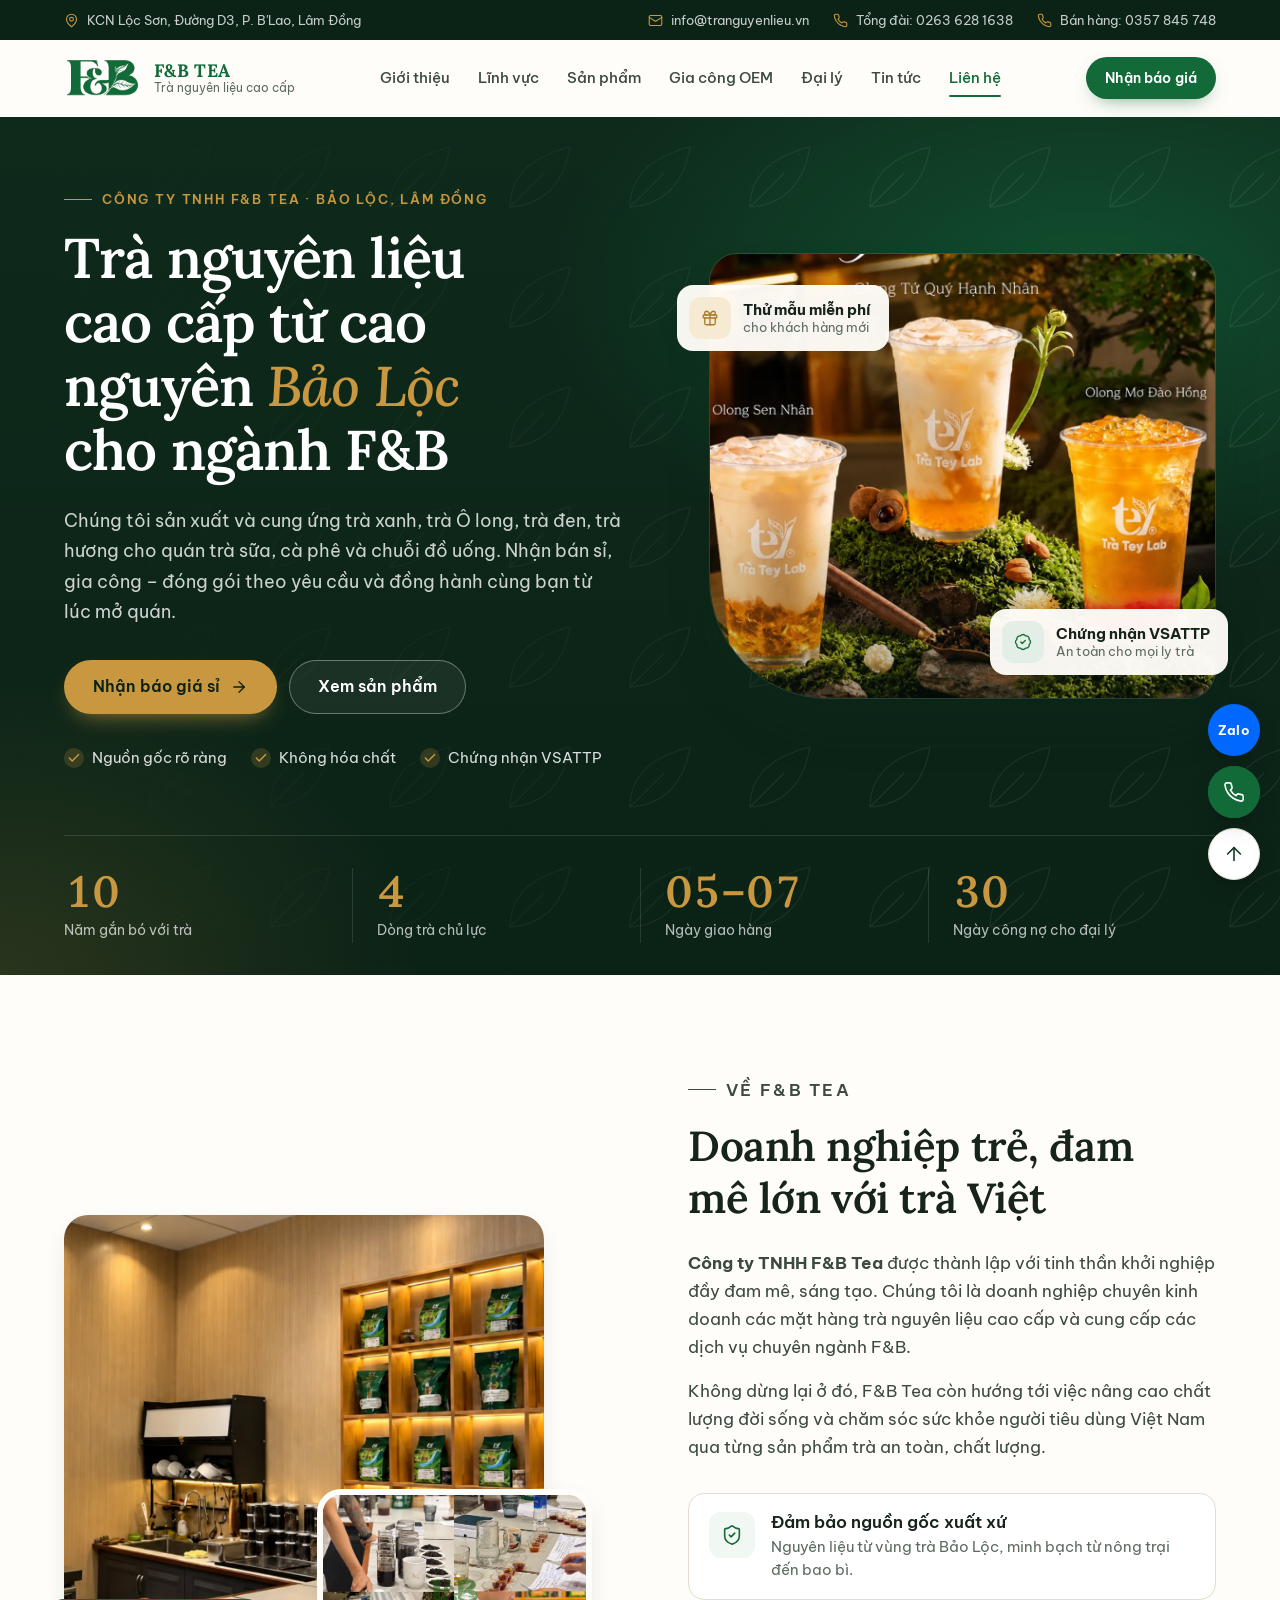
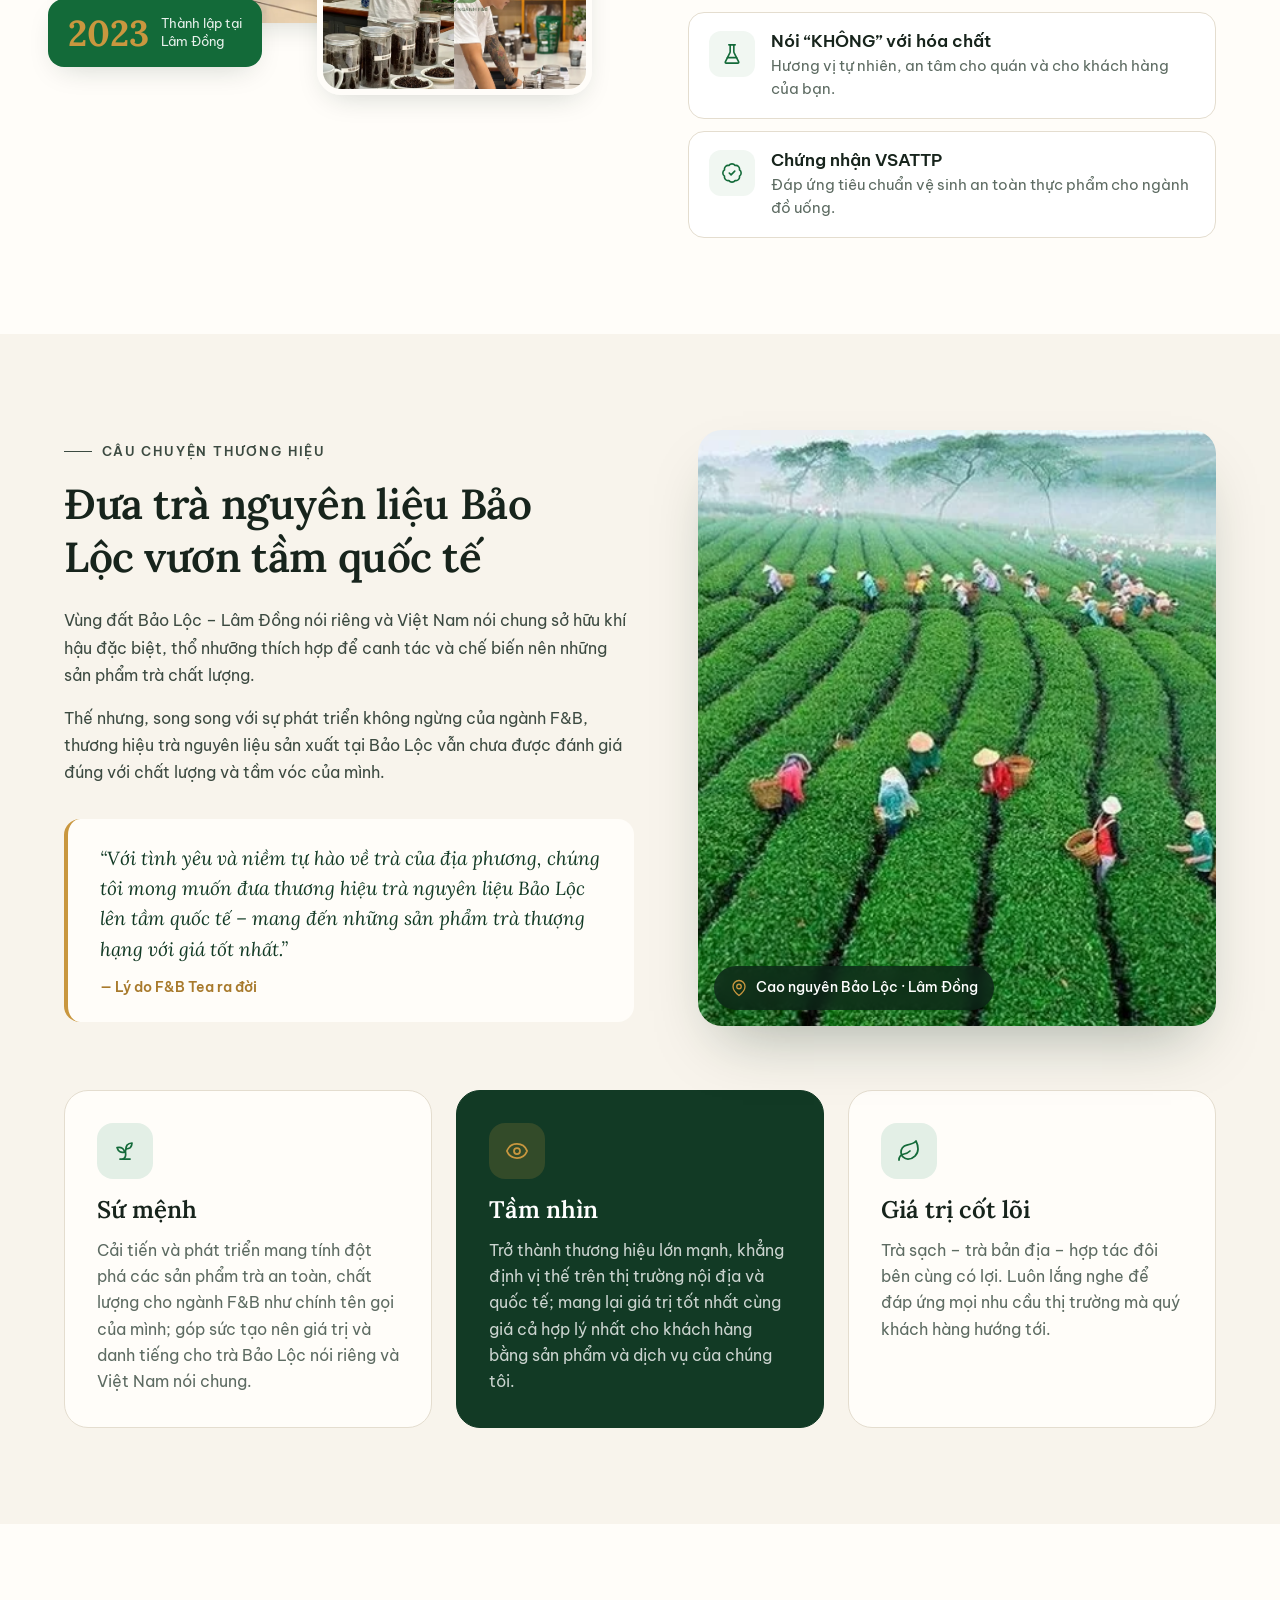
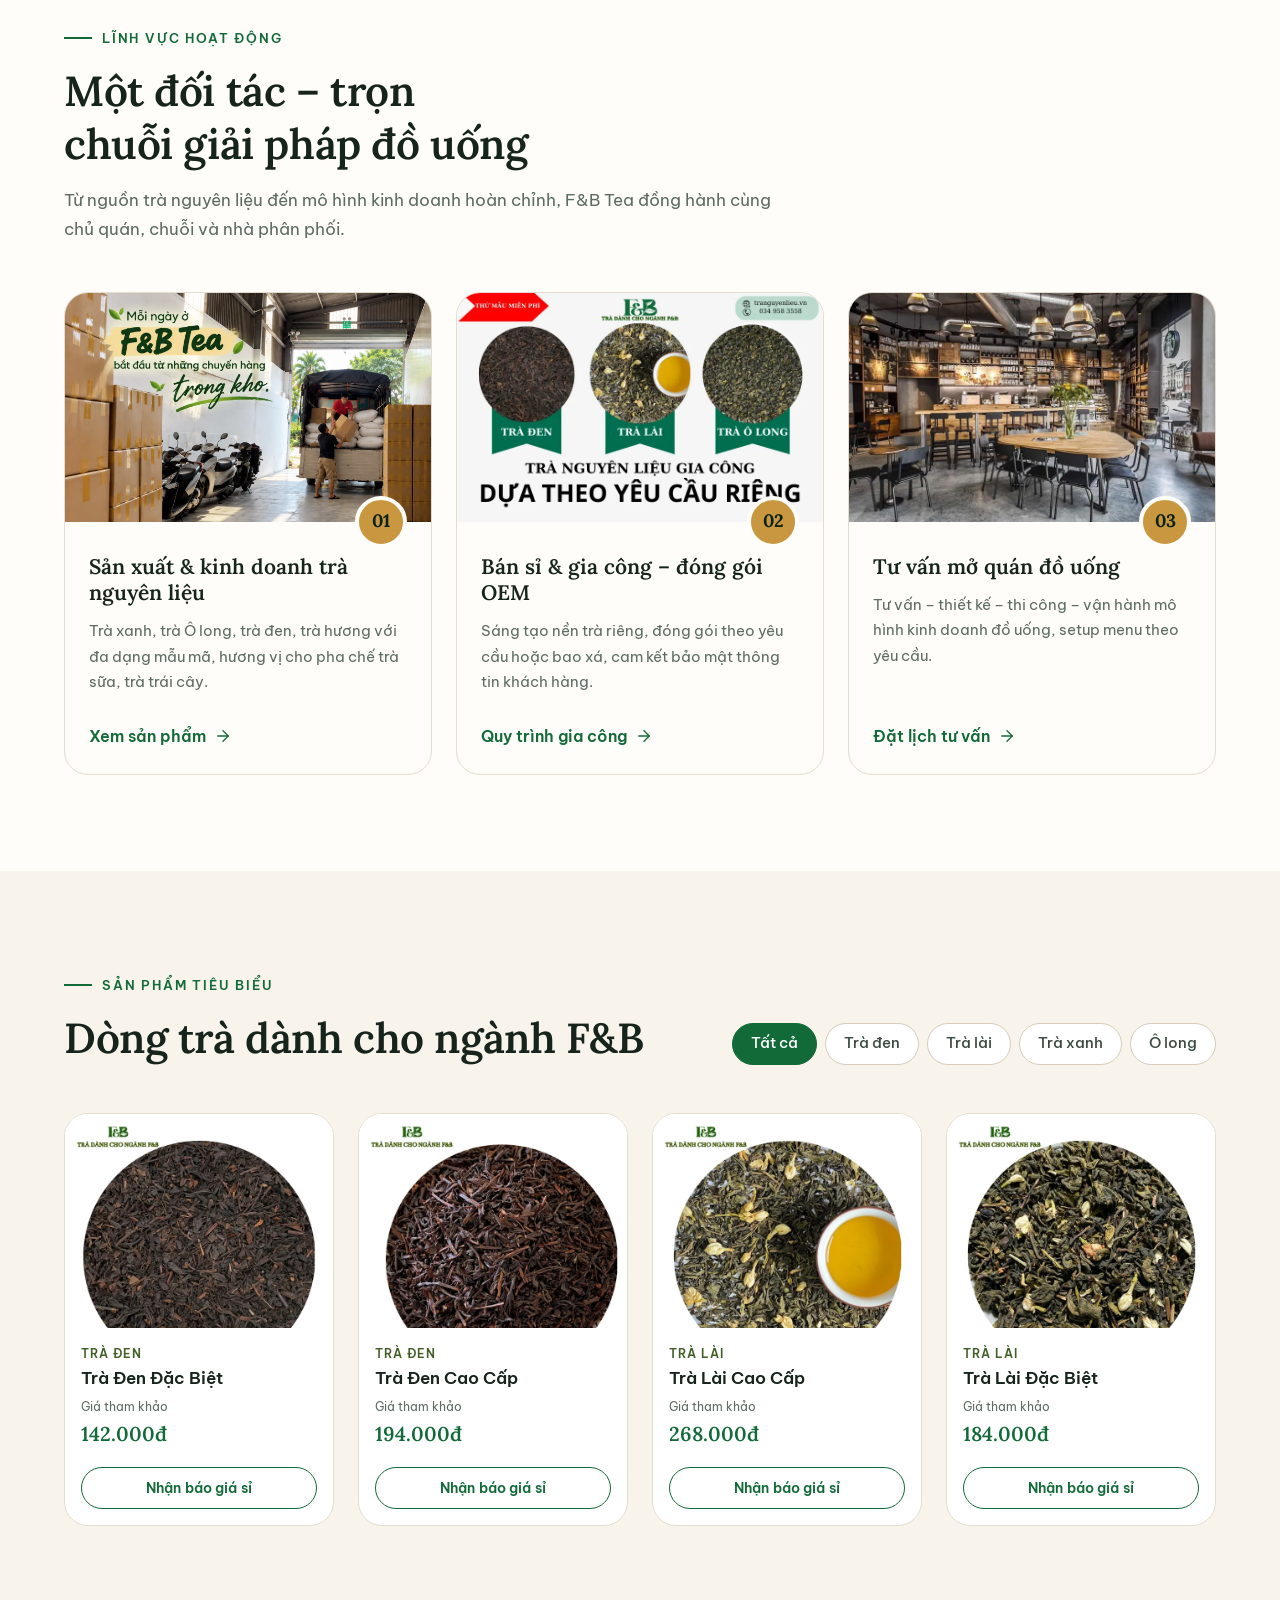
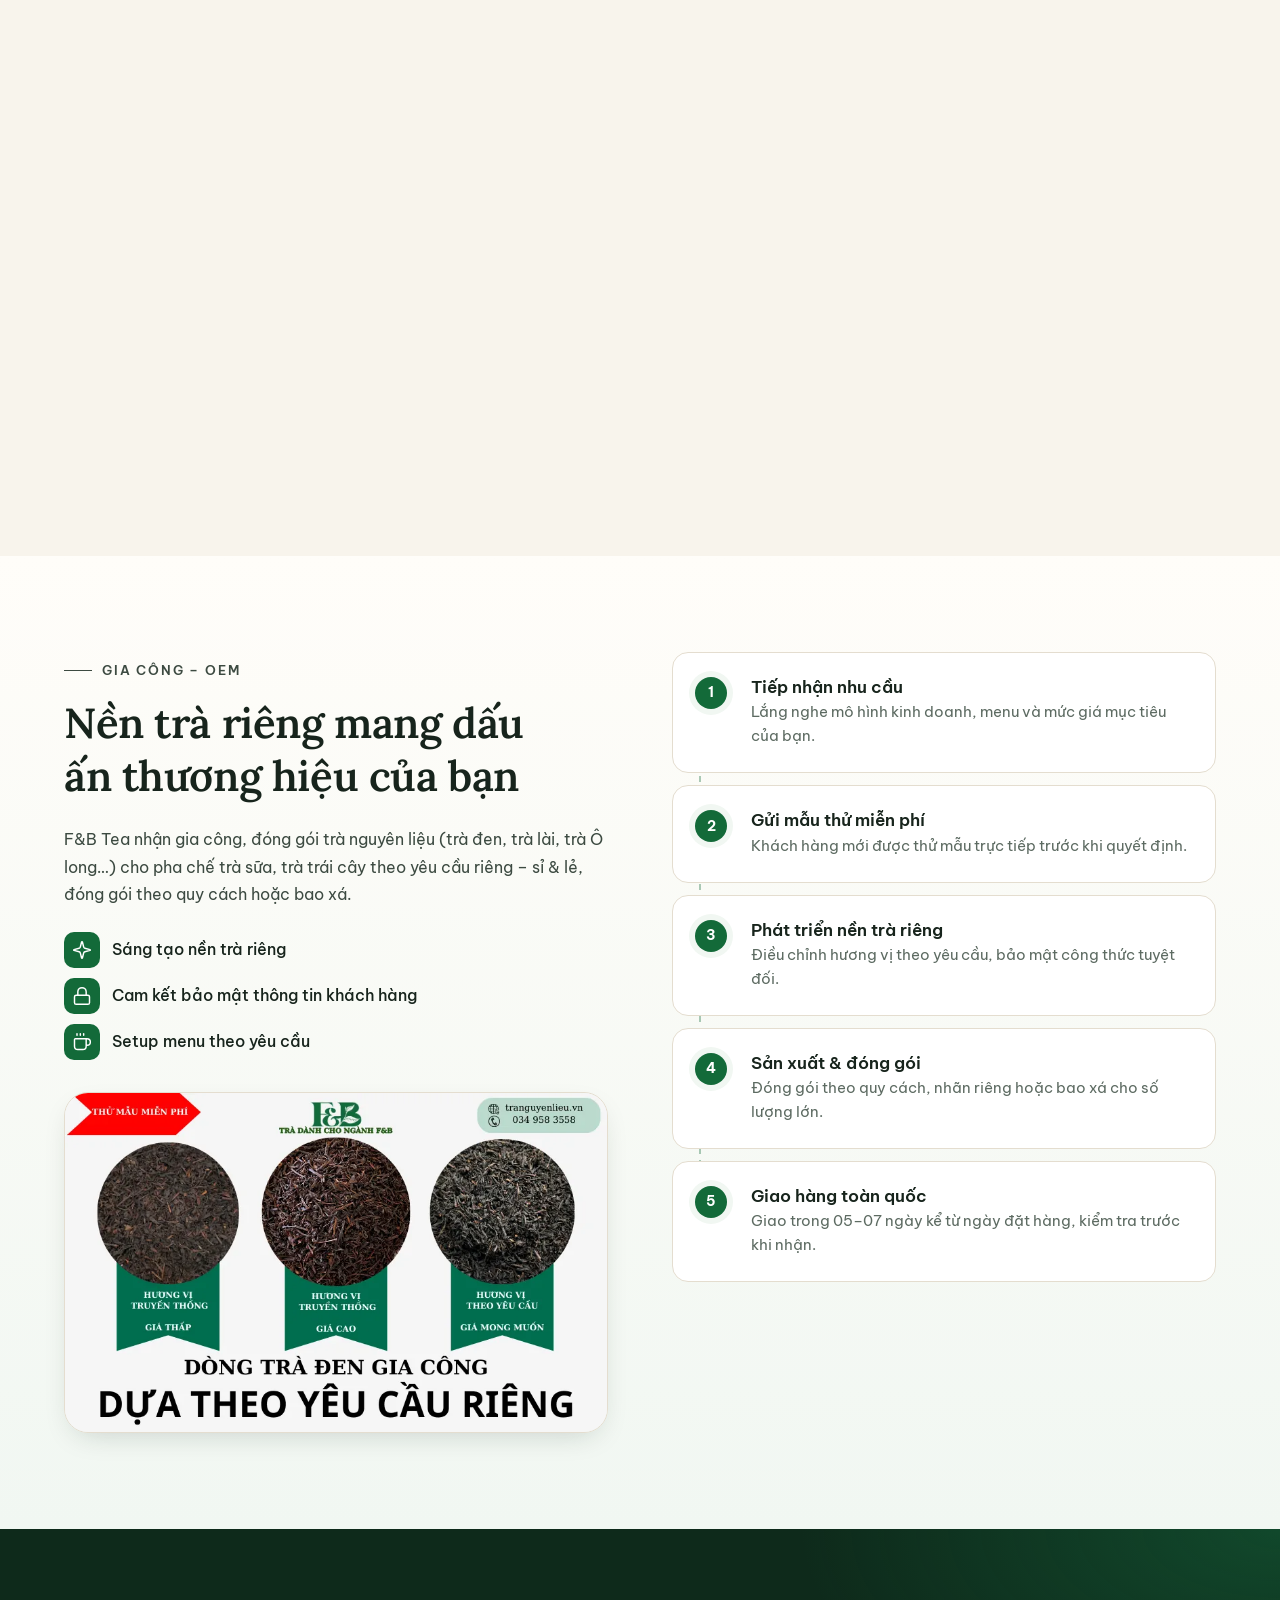
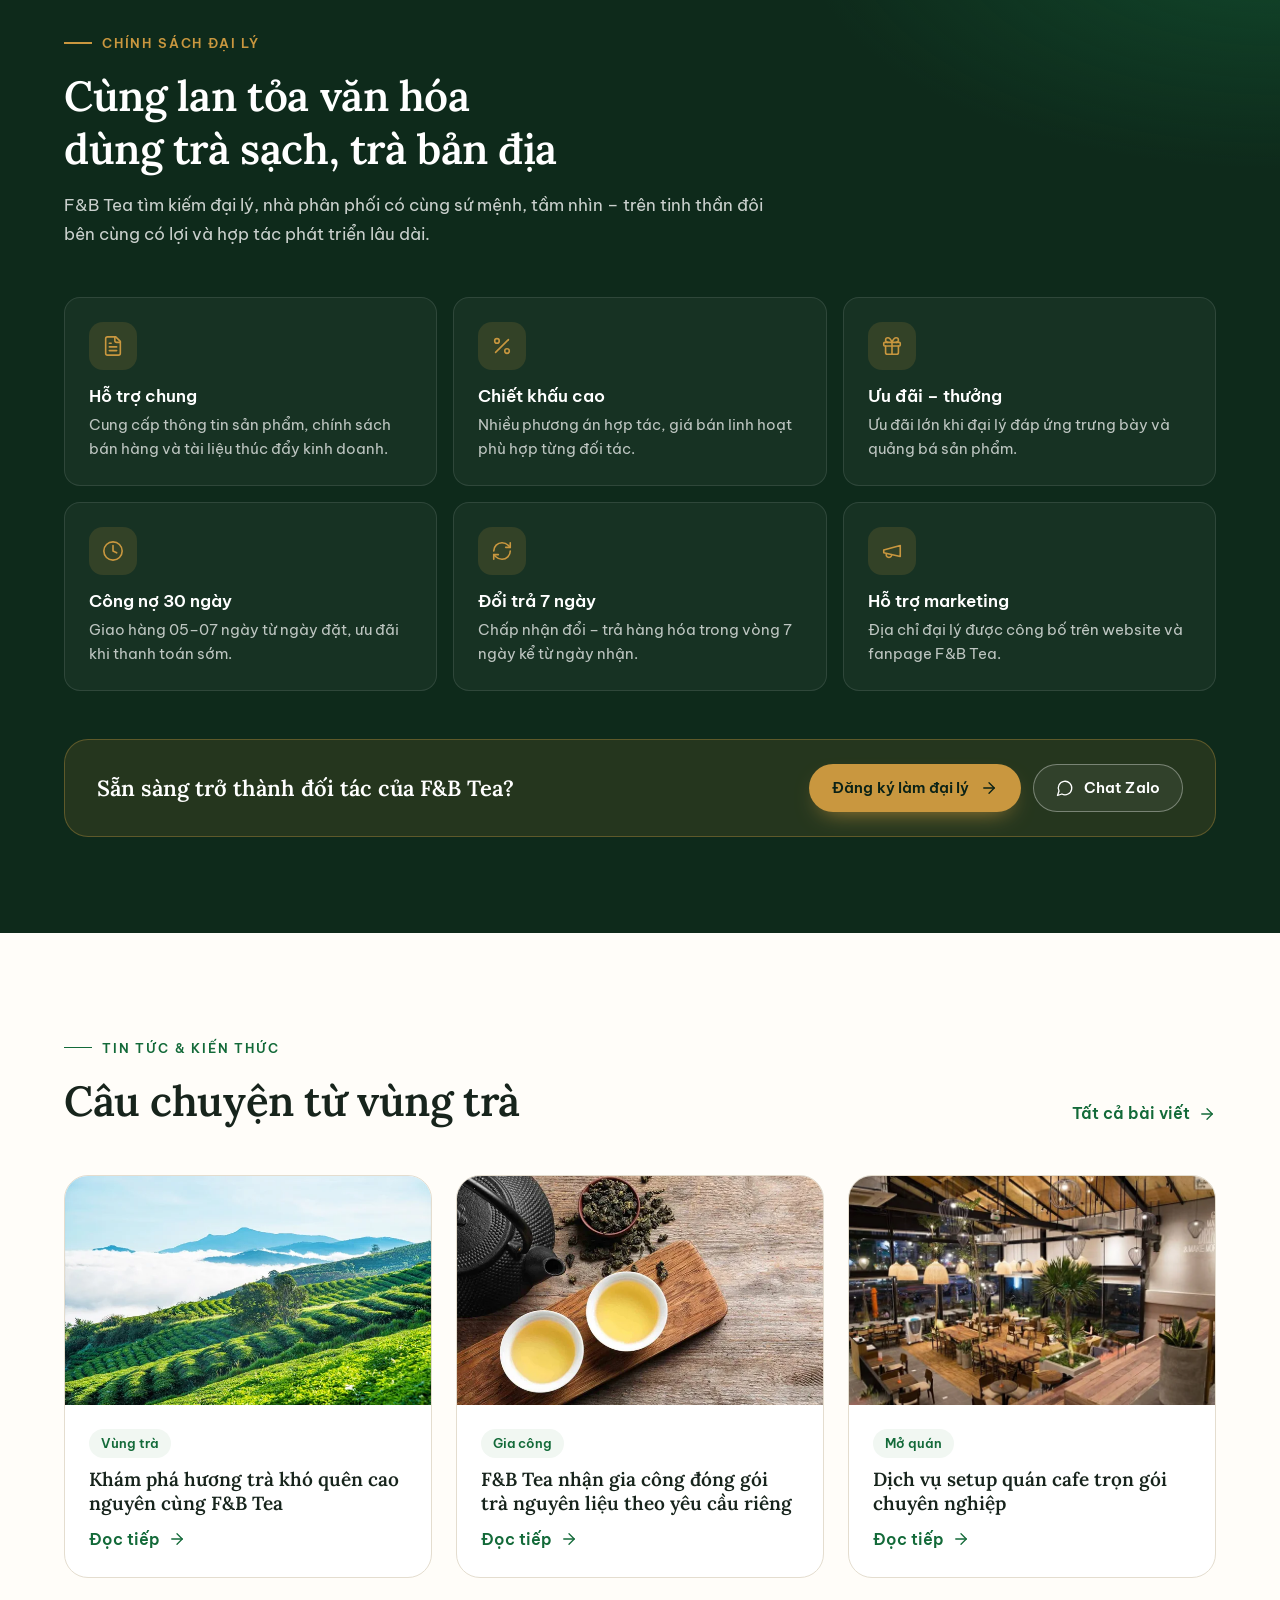
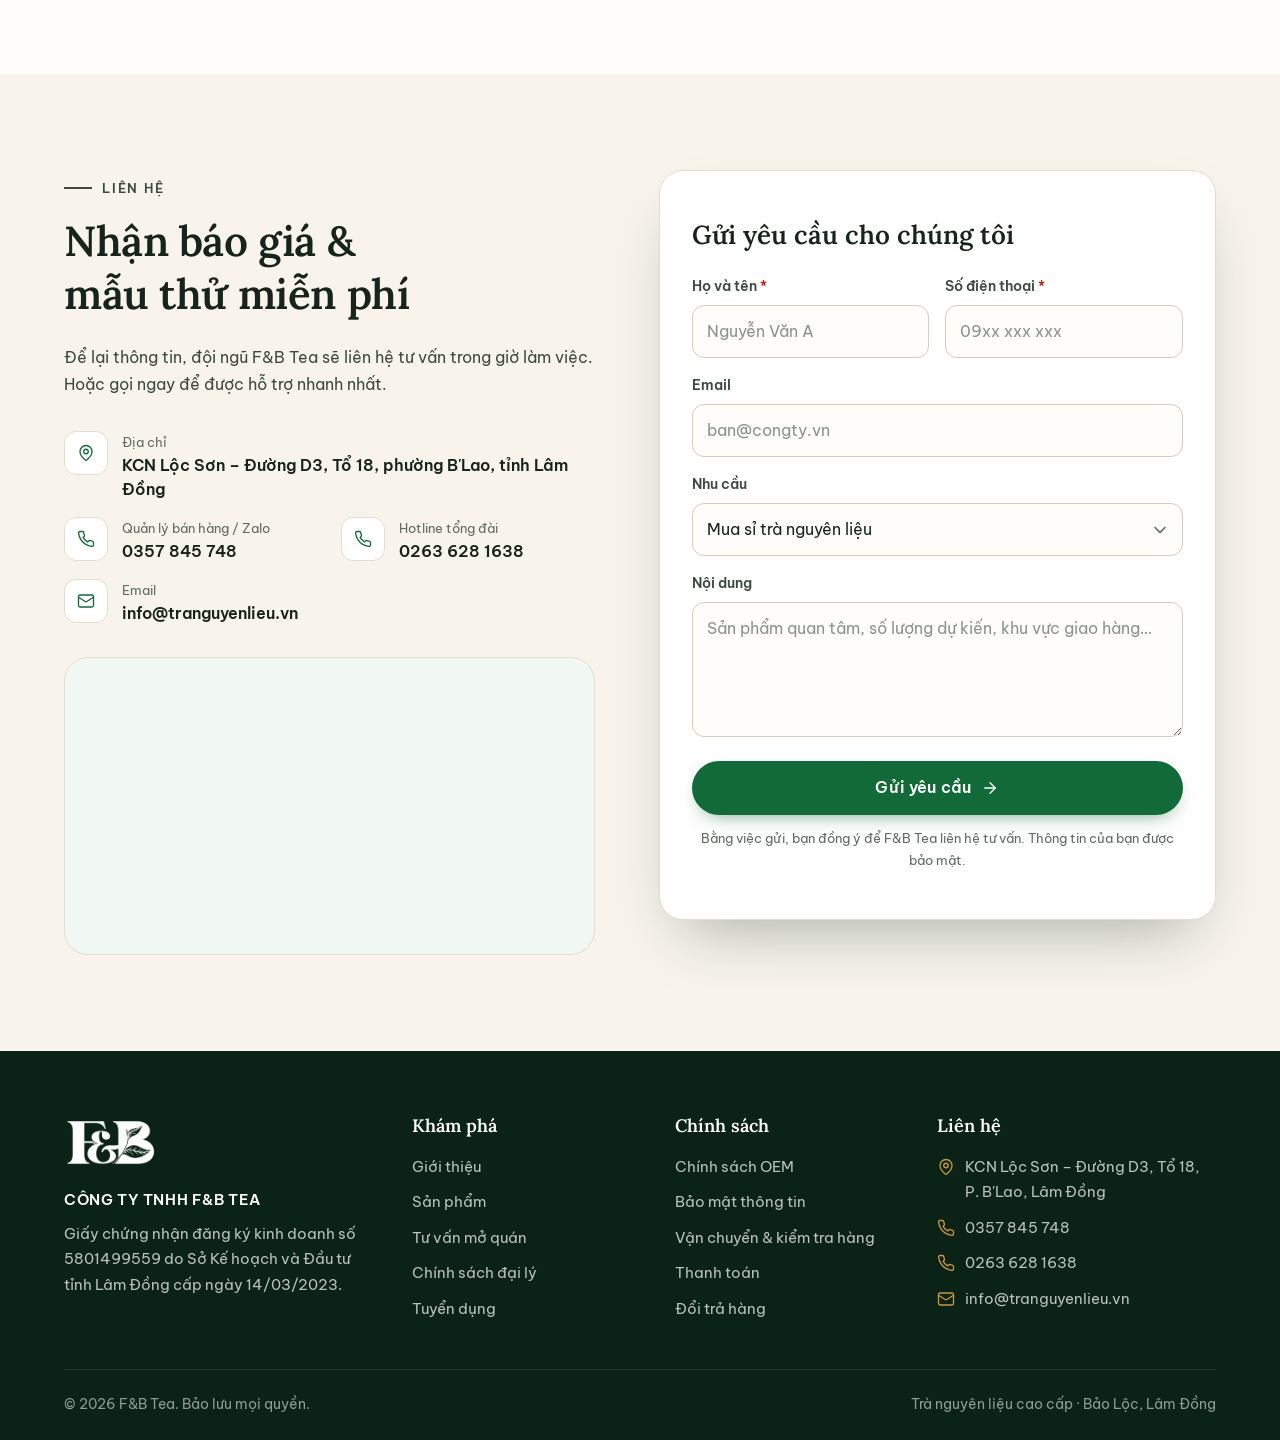
==== index.html @ a7245c9b "Redesign F&B Tea website as a company profile page Single-page company profile built with plain HTML" ====
<!doctype html>
<html lang="vi">
<head>
  <meta charset="utf-8">
  <meta name="viewport" content="width=device-width, initial-scale=1">
  <title>F&amp;B Tea – Trà nguyên liệu cao cấp từ Bảo Lộc cho ngành F&amp;B</title>
  <meta name="description" content="Công ty TNHH F&B Tea – sản xuất, kinh doanh trà nguyên liệu cao cấp từ Bảo Lộc, Lâm Đồng. Bán sỉ, gia công – đóng gói OEM, tư vấn mở quán đồ uống.">
  <meta name="theme-color" content="#0E2A1B">
  <meta property="og:title" content="F&amp;B Tea – Trà nguyên liệu cao cấp cho ngành F&amp;B">
  <meta property="og:description" content="Trà xanh, trà Ô long, trà đen, trà lài từ cao nguyên Bảo Lộc. Bán sỉ, gia công OEM, tư vấn mở quán.">
  <meta property="og:image" content="assets/img/showroom.webp">
  <link rel="icon" href="assets/img/logo.png">
  <link rel="preconnect" href="https://fonts.googleapis.com">
  <link rel="preconnect" href="https://fonts.gstatic.com" crossorigin>
  <link href="https://fonts.googleapis.com/css2?family=Be+Vietnam+Pro:wght@400;500;600;700&family=Lora:ital,wght@0,500;0,600;0,700;1,500&display=swap" rel="stylesheet">
  <link rel="stylesheet" href="assets/css/style.css">
</head>
<body>
  <!-- Icon sprite (Lucide-style, stroke 1.75) -->
  <svg width="0" height="0" style="position:absolute" aria-hidden="true">
    <defs>
      <symbol id="i-phone" viewBox="0 0 24 24"><path d="M22 16.92v3a2 2 0 0 1-2.18 2 19.79 19.79 0 0 1-8.63-3.07 19.5 19.5 0 0 1-6-6 19.79 19.79 0 0 1-3.07-8.67A2 2 0 0 1 4.11 2h3a2 2 0 0 1 2 1.72 12.84 12.84 0 0 0 .7 2.81 2 2 0 0 1-.45 2.11L8.09 9.91a16 16 0 0 0 6 6l1.27-1.27a2 2 0 0 1 2.11-.45 12.84 12.84 0 0 0 2.81.7A2 2 0 0 1 22 16.92z"/></symbol>
      <symbol id="i-mail" viewBox="0 0 24 24"><rect width="20" height="16" x="2" y="4" rx="2"/><path d="m22 7-8.97 5.7a1.94 1.94 0 0 1-2.06 0L2 7"/></symbol>
      <symbol id="i-pin" viewBox="0 0 24 24"><path d="M20 10c0 6-8 12-8 12s-8-6-8-12a8 8 0 0 1 16 0Z"/><circle cx="12" cy="10" r="3"/></symbol>
      <symbol id="i-leaf" viewBox="0 0 24 24"><path d="M11 20A7 7 0 0 1 9.8 6.1C15.5 5 17 4.48 19 2c1 2 2 4.18 2 8 0 5.5-4.78 10-10 10Z"/><path d="M2 21c0-3 1.85-5.36 5.08-6C9.5 14.52 12 13 13 12"/></symbol>
      <symbol id="i-shield" viewBox="0 0 24 24"><path d="M20 13c0 5-3.5 7.5-7.66 8.95a1 1 0 0 1-.67-.01C7.5 20.5 4 18 4 13V6a1 1 0 0 1 1-1c2 0 4.5-1.2 6.24-2.72a1.17 1.17 0 0 1 1.52 0C14.51 3.81 17 5 19 5a1 1 0 0 1 1 1z"/><path d="m9 12 2 2 4-4"/></symbol>
      <symbol id="i-flask" viewBox="0 0 24 24"><path d="M10 2v7.53a2 2 0 0 1-.21.9L4.72 20.55a1 1 0 0 0 .9 1.45h12.76a1 1 0 0 0 .9-1.45l-5.07-10.12a2 2 0 0 1-.21-.9V2"/><path d="M8.5 2h7"/><path d="M7 16h10"/></symbol>
      <symbol id="i-badge" viewBox="0 0 24 24"><path d="M3.85 8.62a4 4 0 0 1 4.78-4.77 4 4 0 0 1 6.74 0 4 4 0 0 1 4.78 4.78 4 4 0 0 1 0 6.74 4 4 0 0 1-4.77 4.78 4 4 0 0 1-6.75 0 4 4 0 0 1-4.78-4.77 4 4 0 0 1 0-6.76Z"/><path d="m9 12 2 2 4-4"/></symbol>
      <symbol id="i-package" viewBox="0 0 24 24"><path d="M11 21.73a2 2 0 0 0 2 0l7-4A2 2 0 0 0 21 16V8a2 2 0 0 0-1-1.73l-7-4a2 2 0 0 0-2 0l-7 4A2 2 0 0 0 3 8v8a2 2 0 0 0 1 1.73z"/><path d="M12 22V12"/><path d="m3.3 7 7.7 4.73a2 2 0 0 0 2 0L20.7 7"/><path d="m7.5 4.27 9 5.15"/></symbol>
      <symbol id="i-coffee" viewBox="0 0 24 24"><path d="M10 2v2"/><path d="M14 2v2"/><path d="M6 2v2"/><path d="M16 8a1 1 0 0 1 1 1v8a4 4 0 0 1-4 4H7a4 4 0 0 1-4-4V9a1 1 0 0 1 1-1h14a4 4 0 1 1 0 8h-1"/></symbol>
      <symbol id="i-arrow" viewBox="0 0 24 24"><path d="M5 12h14"/><path d="m12 5 7 7-7 7"/></symbol>
      <symbol id="i-arrow-up" viewBox="0 0 24 24"><path d="m5 12 7-7 7 7"/><path d="M12 19V5"/></symbol>
      <symbol id="i-menu" viewBox="0 0 24 24"><path d="M4 6h16M4 12h16M4 18h16"/></symbol>
      <symbol id="i-x" viewBox="0 0 24 24"><path d="M18 6 6 18M6 6l12 12"/></symbol>
      <symbol id="i-check" viewBox="0 0 24 24"><path d="M20 6 9 17l-5-5"/></symbol>
      <symbol id="i-truck" viewBox="0 0 24 24"><path d="M14 18V6a2 2 0 0 0-2-2H4a2 2 0 0 0-2 2v11a1 1 0 0 0 1 1h2"/><path d="M15 18H9"/><path d="M19 18h2a1 1 0 0 0 1-1v-3.65a1 1 0 0 0-.22-.62l-3.48-4.35A1 1 0 0 0 17.52 8H14"/><circle cx="17" cy="18" r="2"/><circle cx="7" cy="18" r="2"/></symbol>
      <symbol id="i-percent" viewBox="0 0 24 24"><path d="M19 5 5 19"/><circle cx="6.5" cy="6.5" r="2.5"/><circle cx="17.5" cy="17.5" r="2.5"/></symbol>
      <symbol id="i-gift" viewBox="0 0 24 24"><rect x="3" y="8" width="18" height="4" rx="1"/><path d="M12 8v13"/><path d="M19 12v7a2 2 0 0 1-2 2H7a2 2 0 0 1-2-2v-7"/><path d="M7.5 8a2.5 2.5 0 0 1 0-5C10 3 12 8 12 8s2-5 4.5-5a2.5 2.5 0 0 1 0 5"/></symbol>
      <symbol id="i-refresh" viewBox="0 0 24 24"><path d="M3 12a9 9 0 0 1 9-9 9.75 9.75 0 0 1 6.74 2.74L21 8"/><path d="M21 3v5h-5"/><path d="M21 12a9 9 0 0 1-9 9 9.75 9.75 0 0 1-6.74-2.74L3 16"/><path d="M8 16H3v5"/></symbol>
      <symbol id="i-megaphone" viewBox="0 0 24 24"><path d="m3 11 18-5v12L3 14v-3z"/><path d="M11.6 16.8a3 3 0 1 1-5.8-1.6"/></symbol>
      <symbol id="i-file" viewBox="0 0 24 24"><path d="M15 2H6a2 2 0 0 0-2 2v16a2 2 0 0 0 2 2h12a2 2 0 0 0 2-2V7Z"/><path d="M14 2v4a2 2 0 0 0 2 2h4"/><path d="M16 13H8M16 17H8M10 9H8"/></symbol>
      <symbol id="i-sprout" viewBox="0 0 24 24"><path d="M7 20h10"/><path d="M10 20c5.5-2.5.8-6.4 3-10"/><path d="M9.5 9.4c1.1.8 1.8 2.2 2.3 3.7-2 .4-3.5.4-4.8-.3-1.2-.6-2.3-1.9-3-4.2 2.8-.5 4.4 0 5.5.8z"/><path d="M14.1 6a7 7 0 0 0-1.1 4c1.9-.1 3.3-.6 4.3-1.4 1-1 1.6-2.3 1.7-4.6-2.7.1-4 1-4.9 2z"/></symbol>
      <symbol id="i-eye" viewBox="0 0 24 24"><path d="M2.06 12.35a1 1 0 0 1 0-.7 10.75 10.75 0 0 1 19.88 0 1 1 0 0 1 0 .7 10.75 10.75 0 0 1-19.88 0"/><circle cx="12" cy="12" r="3"/></symbol>
      <symbol id="i-briefcase" viewBox="0 0 24 24"><path d="M16 20V4a2 2 0 0 0-2-2h-4a2 2 0 0 0-2 2v16"/><rect width="20" height="14" x="2" y="6" rx="2"/></symbol>
      <symbol id="i-lock" viewBox="0 0 24 24"><rect width="18" height="11" x="3" y="11" rx="2"/><path d="M7 11V7a5 5 0 0 1 10 0v4"/></symbol>
      <symbol id="i-sparkles" viewBox="0 0 24 24"><path d="M9.94 15.5A2 2 0 0 0 8.5 14.06l-6.14-1.58a.5.5 0 0 1 0-.96L8.5 9.94A2 2 0 0 0 9.94 8.5l1.58-6.14a.5.5 0 0 1 .96 0l1.58 6.14a2 2 0 0 0 1.44 1.44l6.14 1.58a.5.5 0 0 1 0 .96l-6.14 1.58a2 2 0 0 0-1.44 1.44l-1.58 6.14a.5.5 0 0 1-.96 0z"/></symbol>
      <symbol id="i-chat" viewBox="0 0 24 24"><path d="M7.9 20A9 9 0 1 0 4 16.1L2 22Z"/></symbol>
      <symbol id="i-clock" viewBox="0 0 24 24"><circle cx="12" cy="12" r="10"/><path d="M12 6v6l4 2"/></symbol>
    </defs>
  </svg>

  <a class="skip-link" href="#main">Bỏ qua điều hướng</a>

  <!-- Top bar -->
  <div class="topbar">
    <div class="container topbar__inner">
      <p class="topbar__item"><svg class="icon"><use href="#i-pin"/></svg>KCN Lộc Sơn, Đường D3, P. B'Lao, Lâm Đồng</p>
      <div class="topbar__links">
        <a href="mailto:info@tranguyenlieu.vn"><svg class="icon"><use href="#i-mail"/></svg>info@tranguyenlieu.vn</a>
        <a href="tel:02636281638"><svg class="icon"><use href="#i-phone"/></svg>Tổng đài: 0263 628 1638</a>
        <a href="tel:0357845748"><svg class="icon"><use href="#i-phone"/></svg>Bán hàng: 0357 845 748</a>
      </div>
    </div>
  </div>

  <!-- Header -->
  <header class="header" id="header">
    <div class="container header__inner">
      <a href="#top" class="brand" aria-label="F&B Tea – về đầu trang">
        <img src="assets/img/logo.png" alt="Logo F&B Tea" width="110" height="65">
        <span class="brand__text"><strong>F&amp;B TEA</strong><small>Trà nguyên liệu cao cấp</small></span>
      </a>

      <nav class="nav" id="nav" aria-label="Điều hướng chính">
        <ul class="nav__list">
          <li><a href="#gioi-thieu">Giới thiệu</a></li>
          <li><a href="#linh-vuc">Lĩnh vực</a></li>
          <li><a href="#san-pham">Sản phẩm</a></li>
          <li><a href="#gia-cong">Gia công OEM</a></li>
          <li><a href="#dai-ly">Đại lý</a></li>
          <li><a href="#tin-tuc">Tin tức</a></li>
          <li><a href="#lien-he">Liên hệ</a></li>
        </ul>
        <div class="nav__mobile-cta">
          <a class="btn btn--primary btn--block" href="tel:0357845748"><svg class="icon"><use href="#i-phone"/></svg>Gọi 0357 845 748</a>
        </div>
      </nav>

      <div class="header__actions">
        <a class="btn btn--primary btn--sm header__cta" href="#lien-he">Nhận báo giá</a>
        <button class="nav-toggle" id="navToggle" aria-label="Mở menu" aria-expanded="false" aria-controls="nav">
          <svg class="icon icon--lg"><use href="#i-menu"/></svg>
        </button>
      </div>
    </div>
  </header>

  <main id="main">
    <!-- HERO -->
    <section class="hero" id="top">
      <div class="hero__bg" aria-hidden="true"></div>
      <div class="container hero__inner">
        <div class="hero__content">
          <p class="eyebrow eyebrow--light reveal"><span class="dot"></span>Công ty TNHH F&amp;B Tea · Bảo Lộc, Lâm Đồng</p>
          <h1 class="hero__title reveal">Trà nguyên liệu cao cấp từ cao nguyên <em>Bảo&nbsp;Lộc</em> cho ngành F&amp;B</h1>
          <p class="hero__lede reveal">Chúng tôi sản xuất và cung ứng trà xanh, trà Ô long, trà đen, trà hương cho quán trà sữa, cà phê và chuỗi đồ uống. Nhận bán sỉ, gia công – đóng gói theo yêu cầu và đồng hành cùng bạn từ lúc mở quán.</p>
          <div class="hero__actions reveal">
            <a class="btn btn--gold btn--lg" href="#lien-he">Nhận báo giá sỉ<svg class="icon"><use href="#i-arrow"/></svg></a>
            <a class="btn btn--ghost-light btn--lg" href="#san-pham">Xem sản phẩm</a>
          </div>
          <ul class="hero__trust reveal" aria-label="Cam kết">
            <li><svg class="icon"><use href="#i-check"/></svg>Nguồn gốc rõ ràng</li>
            <li><svg class="icon"><use href="#i-check"/></svg>Không hóa chất</li>
            <li><svg class="icon"><use href="#i-check"/></svg>Chứng nhận VSATTP</li>
          </ul>
        </div>

        <div class="hero__media reveal">
          <figure class="hero__photo">
            <img src="assets/img/do-uong.webp" alt="Các ly trà Ô long pha chế từ nguyên liệu F&B Tea" width="1400" height="933" fetchpriority="high">
          </figure>
          <div class="float-card float-card--top">
            <span class="float-card__icon"><svg class="icon"><use href="#i-gift"/></svg></span>
            <span><strong>Thử mẫu miễn phí</strong><small>cho khách hàng mới</small></span>
          </div>
          <div class="float-card float-card--bottom">
            <span class="float-card__icon float-card__icon--green"><svg class="icon"><use href="#i-badge"/></svg></span>
            <span><strong>Chứng nhận VSATTP</strong><small>An toàn cho mọi ly trà</small></span>
          </div>
        </div>
      </div>

      <div class="container">
        <dl class="stats reveal">
          <div class="stats__item"><dt>Năm gắn bó với trà</dt><dd><span class="count" data-to="10">10</span></dd></div>
          <div class="stats__item"><dt>Dòng trà chủ lực</dt><dd><span class="count" data-to="4">4</span></dd></div>
          <div class="stats__item"><dt>Ngày giao hàng</dt><dd>05–07</dd></div>
          <div class="stats__item"><dt>Ngày công nợ cho đại lý</dt><dd><span class="count" data-to="30">30</span></dd></div>
        </dl>
      </div>
    </section>

    <!-- GIỚI THIỆU -->
    <section class="section" id="gioi-thieu">
      <div class="container about">
        <div class="about__media reveal">
          <figure class="about__img about__img--main">
            <img src="assets/img/showroom.webp" alt="Showroom trưng bày sản phẩm trà F&B Tea" width="1400" height="933" loading="lazy">
          </figure>
          <figure class="about__img about__img--sub">
            <img src="assets/img/xuong-thu-nem.webp" alt="Phòng thử nếm và kiểm định chất lượng trà" width="1400" height="933" loading="lazy">
          </figure>
          <div class="about__badge">
            <strong>2023</strong>
            <span>Thành lập tại<br>Lâm Đồng</span>
          </div>
        </div>

        <div class="about__content">
          <p class="eyebrow reveal">Về F&amp;B Tea</p>
          <h2 class="section__title reveal">Doanh nghiệp trẻ, đam mê lớn với trà Việt</h2>
          <p class="reveal"><strong>Công ty TNHH F&amp;B Tea</strong> được thành lập với tinh thần khởi nghiệp đầy đam mê, sáng tạo. Chúng tôi là doanh nghiệp chuyên kinh doanh các mặt hàng trà nguyên liệu cao cấp và cung cấp các dịch vụ chuyên ngành F&amp;B.</p>
          <p class="reveal">Không dừng lại ở đó, F&amp;B Tea còn hướng tới việc nâng cao chất lượng đời sống và chăm sóc sức khỏe người tiêu dùng Việt Nam qua từng sản phẩm trà an toàn, chất lượng.</p>

          <ul class="commit-list">
            <li class="commit reveal">
              <span class="commit__icon"><svg class="icon"><use href="#i-shield"/></svg></span>
              <div><h3>Đảm bảo nguồn gốc xuất xứ</h3><p>Nguyên liệu từ vùng trà Bảo Lộc, minh bạch từ nông trại đến bao bì.</p></div>
            </li>
            <li class="commit reveal">
              <span class="commit__icon"><svg class="icon"><use href="#i-flask"/></svg></span>
              <div><h3>Nói “KHÔNG” với hóa chất</h3><p>Hương vị tự nhiên, an tâm cho quán và cho khách hàng của bạn.</p></div>
            </li>
            <li class="commit reveal">
              <span class="commit__icon"><svg class="icon"><use href="#i-badge"/></svg></span>
              <div><h3>Chứng nhận VSATTP</h3><p>Đáp ứng tiêu chuẩn vệ sinh an toàn thực phẩm cho ngành đồ uống.</p></div>
            </li>
          </ul>
        </div>
      </div>
    </section>

    <!-- CÂU CHUYỆN THƯƠNG HIỆU -->
    <section class="section story" id="cau-chuyen">
      <div class="container story__inner">
        <div class="story__content">
          <p class="eyebrow reveal">Câu chuyện thương hiệu</p>
          <h2 class="section__title reveal">Đưa trà nguyên liệu Bảo Lộc vươn tầm quốc tế</h2>
          <p class="reveal">Vùng đất Bảo Lộc – Lâm Đồng nói riêng và Việt Nam nói chung sở hữu khí hậu đặc biệt, thổ nhưỡng thích hợp để canh tác và chế biến nên những sản phẩm trà chất lượng.</p>
          <p class="reveal">Thế nhưng, song song với sự phát triển không ngừng của ngành F&amp;B, thương hiệu trà nguyên liệu sản xuất tại Bảo Lộc vẫn chưa được đánh giá đúng với chất lượng và tầm vóc của mình.</p>
          <blockquote class="story__quote reveal">
            “Với tình yêu và niềm tự hào về trà của địa phương, chúng tôi mong muốn đưa thương hiệu trà nguyên liệu Bảo Lộc lên tầm quốc tế – mang đến những sản phẩm trà thượng hạng với giá tốt nhất.”
            <cite>— Lý do F&amp;B Tea ra đời</cite>
          </blockquote>
        </div>
        <div class="story__media reveal">
          <img src="assets/img/doi-che-bao-loc.webp" alt="Người nông dân thu hái trà trên đồi chè Lâm Đồng" width="720" height="460" loading="lazy">
          <div class="story__tag"><svg class="icon"><use href="#i-pin"/></svg>Cao nguyên Bảo Lộc · Lâm Đồng</div>
        </div>
      </div>

      <div class="container">
        <div class="mv-grid">
          <article class="mv-card reveal">
            <span class="mv-card__icon"><svg class="icon icon--lg"><use href="#i-sprout"/></svg></span>
            <h3>Sứ mệnh</h3>
            <p>Cải tiến và phát triển mang tính đột phá các sản phẩm trà an toàn, chất lượng cho ngành F&amp;B như chính tên gọi của mình; góp sức tạo nên giá trị và danh tiếng cho trà Bảo Lộc nói riêng và Việt Nam nói chung.</p>
          </article>
          <article class="mv-card mv-card--dark reveal">
            <span class="mv-card__icon"><svg class="icon icon--lg"><use href="#i-eye"/></svg></span>
            <h3>Tầm nhìn</h3>
            <p>Trở thành thương hiệu lớn mạnh, khẳng định vị thế trên thị trường nội địa và quốc tế; mang lại giá trị tốt nhất cùng giá cả hợp lý nhất cho khách hàng bằng sản phẩm và dịch vụ của chúng tôi.</p>
          </article>
          <article class="mv-card reveal">
            <span class="mv-card__icon"><svg class="icon icon--lg"><use href="#i-leaf"/></svg></span>
            <h3>Giá trị cốt lõi</h3>
            <p>Trà sạch – trà bản địa – hợp tác đôi bên cùng có lợi. Luôn lắng nghe để đáp ứng mọi nhu cầu thị trường mà quý khách hàng hướng tới.</p>
          </article>
        </div>
      </div>
    </section>

    <!-- LĨNH VỰC HOẠT ĐỘNG -->
    <section class="section" id="linh-vuc">
      <div class="container">
        <header class="section__head">
          <p class="eyebrow reveal">Lĩnh vực hoạt động</p>
          <h2 class="section__title reveal">Một đối tác – trọn chuỗi giải pháp đồ uống</h2>
          <p class="section__lede reveal">Từ nguồn trà nguyên liệu đến mô hình kinh doanh hoàn chỉnh, F&amp;B Tea đồng hành cùng chủ quán, chuỗi và nhà phân phối.</p>
        </header>

        <div class="service-grid">
          <article class="service reveal">
            <figure class="service__img"><img src="assets/img/kho-hang.webp" alt="Kho hàng trà nguyên liệu F&B Tea" width="1400" height="933" loading="lazy"></figure>
            <div class="service__body">
              <span class="service__num">01</span>
              <h3>Sản xuất &amp; kinh doanh trà nguyên liệu</h3>
              <p>Trà xanh, trà Ô long, trà đen, trà hương với đa dạng mẫu mã, hương vị cho pha chế trà sữa, trà trái cây.</p>
              <a class="link-arrow" href="#san-pham">Xem sản phẩm<svg class="icon"><use href="#i-arrow"/></svg></a>
            </div>
          </article>
          <article class="service reveal">
            <figure class="service__img"><img src="assets/img/gia-cong-tra.webp" alt="Trà nguyên liệu gia công theo yêu cầu riêng" width="800" height="500" loading="lazy"></figure>
            <div class="service__body">
              <span class="service__num">02</span>
              <h3>Bán sỉ &amp; gia công – đóng gói OEM</h3>
              <p>Sáng tạo nền trà riêng, đóng gói theo yêu cầu hoặc bao xá, cam kết bảo mật thông tin khách hàng.</p>
              <a class="link-arrow" href="#gia-cong">Quy trình gia công<svg class="icon"><use href="#i-arrow"/></svg></a>
            </div>
          </article>
          <article class="service reveal">
            <figure class="service__img"><img src="assets/img/mo-hinh-quan.webp" alt="Mô hình quán đồ uống hoàn chỉnh" width="750" height="500" loading="lazy"></figure>
            <div class="service__body">
              <span class="service__num">03</span>
              <h3>Tư vấn mở quán đồ uống</h3>
              <p>Tư vấn – thiết kế – thi công – vận hành mô hình kinh doanh đồ uống, setup menu theo yêu cầu.</p>
              <a class="link-arrow" href="#lien-he" data-need="Tư vấn mở quán">Đặt lịch tư vấn<svg class="icon"><use href="#i-arrow"/></svg></a>
            </div>
          </article>
        </div>
      </div>
    </section>

    <!-- SẢN PHẨM -->
    <section class="section section--tint" id="san-pham">
      <div class="container">
        <header class="section__head section__head--row">
          <div>
            <p class="eyebrow reveal">Sản phẩm tiêu biểu</p>
            <h2 class="section__title reveal">Dòng trà dành cho ngành F&amp;B</h2>
          </div>
          <div class="filters reveal" role="group" aria-label="Lọc theo dòng trà">
            <button class="filter is-active" data-filter="all" aria-pressed="true">Tất cả</button>
            <button class="filter" data-filter="den" aria-pressed="false">Trà đen</button>
            <button class="filter" data-filter="lai" aria-pressed="false">Trà lài</button>
            <button class="filter" data-filter="xanh" aria-pressed="false">Trà xanh</button>
            <button class="filter" data-filter="olong" aria-pressed="false">Ô long</button>
          </div>
        </header>

        <ul class="product-grid" id="productGrid">
          <li class="product reveal" data-cat="den">
            <div class="product__img"><img src="assets/img/sp-en-db.webp" alt="Trà Đen Đặc Biệt" width="640" height="640" loading="lazy"></div>
            <div class="product__body">
              <span class="product__cat">Trà đen</span>
              <h3>Trà Đen Đặc Biệt</h3>
              <p class="product__price"><span>Giá tham khảo</span>142.000đ</p>
              <button class="btn btn--outline btn--sm btn--block" data-quote="Trà Đen Đặc Biệt">Nhận báo giá sỉ</button>
            </div>
          </li>
          <li class="product reveal" data-cat="den">
            <div class="product__img"><img src="assets/img/sp-en-cc.webp" alt="Trà Đen Cao Cấp" width="640" height="640" loading="lazy"></div>
            <div class="product__body">
              <span class="product__cat">Trà đen</span>
              <h3>Trà Đen Cao Cấp</h3>
              <p class="product__price"><span>Giá tham khảo</span>194.000đ</p>
              <button class="btn btn--outline btn--sm btn--block" data-quote="Trà Đen Cao Cấp">Nhận báo giá sỉ</button>
            </div>
          </li>
          <li class="product reveal" data-cat="lai">
            <div class="product__img"><img src="assets/img/sp-lai-cc.webp" alt="Trà Lài Cao Cấp" width="640" height="640" loading="lazy"></div>
            <div class="product__body">
              <span class="product__cat">Trà lài</span>
              <h3>Trà Lài Cao Cấp</h3>
              <p class="product__price"><span>Giá tham khảo</span>268.000đ</p>
              <button class="btn btn--outline btn--sm btn--block" data-quote="Trà Lài Cao Cấp">Nhận báo giá sỉ</button>
            </div>
          </li>
          <li class="product reveal" data-cat="lai">
            <div class="product__img"><img src="assets/img/sp-lai-db.webp" alt="Trà Lài Đặc Biệt" width="640" height="640" loading="lazy"></div>
            <div class="product__body">
              <span class="product__cat">Trà lài</span>
              <h3>Trà Lài Đặc Biệt</h3>
              <p class="product__price"><span>Giá tham khảo</span>184.000đ</p>
              <button class="btn btn--outline btn--sm btn--block" data-quote="Trà Lài Đặc Biệt">Nhận báo giá sỉ</button>
            </div>
          </li>
          <li class="product reveal" data-cat="xanh">
            <div class="product__img"><img src="assets/img/sp-xanh-gao.webp" alt="Trà Xanh Gạo Rang" width="640" height="640" loading="lazy"></div>
            <div class="product__body">
              <span class="product__cat">Trà xanh</span>
              <h3>Trà Xanh Gạo Rang</h3>
              <p class="product__price"><span>Giá tham khảo</span>299.000đ</p>
              <button class="btn btn--outline btn--sm btn--block" data-quote="Trà Xanh Gạo Rang">Nhận báo giá sỉ</button>
            </div>
          </li>
          <li class="product reveal" data-cat="olong">
            <div class="product__img"><img src="assets/img/sp-ol-kim-tuyen.webp" alt="Trà Ô Long Kim Tuyên" width="640" height="640" loading="lazy"></div>
            <div class="product__body">
              <span class="product__cat">Ô long</span>
              <h3>Trà Ô Long Kim Tuyên</h3>
              <p class="product__price"><span>Giá tham khảo</span>289.000đ</p>
              <button class="btn btn--outline btn--sm btn--block" data-quote="Trà Ô Long Kim Tuyên">Nhận báo giá sỉ</button>
            </div>
          </li>
          <li class="product reveal" data-cat="olong">
            <div class="product__img"><img src="assets/img/sp-ol-nuong.webp" alt="Trà Ô Long Nướng Cao Lửa" width="640" height="640" loading="lazy"></div>
            <div class="product__body">
              <span class="product__cat">Ô long</span>
              <h3>Trà Ô Long Nướng Cao Lửa</h3>
              <p class="product__price"><span>Giá tham khảo</span>268.000đ</p>
              <button class="btn btn--outline btn--sm btn--block" data-quote="Trà Ô Long Nướng Cao Lửa">Nhận báo giá sỉ</button>
            </div>
          </li>
          <li class="product reveal" data-cat="olong">
            <div class="product__img"><img src="assets/img/sp-ol-rang.webp" alt="Trà Ô Long Rang Thơm" width="640" height="640" loading="lazy"></div>
            <div class="product__body">
              <span class="product__cat">Ô long</span>
              <h3>Trà Ô Long Rang Thơm</h3>
              <p class="product__price"><span>Giá tham khảo</span>268.000đ</p>
              <button class="btn btn--outline btn--sm btn--block" data-quote="Trà Ô Long Rang Thơm">Nhận báo giá sỉ</button>
            </div>
          </li>
        </ul>

        <div class="section__foot reveal">
          <a class="btn btn--primary" href="https://tranguyenlieu.vn/san-pham" target="_blank" rel="noopener">Xem toàn bộ sản phẩm<svg class="icon"><use href="#i-arrow"/></svg></a>
        </div>
      </div>
    </section>

    <!-- GIA CÔNG OEM -->
    <section class="section oem" id="gia-cong">
      <div class="container oem__inner">
        <div class="oem__intro">
          <p class="eyebrow reveal">Gia công – OEM</p>
          <h2 class="section__title reveal">Nền trà riêng mang dấu ấn thương hiệu của bạn</h2>
          <p class="reveal">F&amp;B Tea nhận gia công, đóng gói trà nguyên liệu (trà đen, trà lài, trà Ô long…) cho pha chế trà sữa, trà trái cây theo yêu cầu riêng – sỉ &amp; lẻ, đóng gói theo quy cách hoặc bao xá.</p>
          <ul class="oem__checks reveal">
            <li><svg class="icon"><use href="#i-sparkles"/></svg>Sáng tạo nền trà riêng</li>
            <li><svg class="icon"><use href="#i-lock"/></svg>Cam kết bảo mật thông tin khách hàng</li>
            <li><svg class="icon"><use href="#i-coffee"/></svg>Setup menu theo yêu cầu</li>
          </ul>
          <figure class="oem__img reveal">
            <img src="assets/img/gia-cong-tra-den.webp" alt="Dòng trà đen gia công dựa theo yêu cầu riêng" width="800" height="500" loading="lazy">
          </figure>
        </div>

        <ol class="steps">
          <li class="step reveal">
            <span class="step__num">1</span>
            <div><h3>Tiếp nhận nhu cầu</h3><p>Lắng nghe mô hình kinh doanh, menu và mức giá mục tiêu của bạn.</p></div>
          </li>
          <li class="step reveal">
            <span class="step__num">2</span>
            <div><h3>Gửi mẫu thử miễn phí</h3><p>Khách hàng mới được thử mẫu trực tiếp trước khi quyết định.</p></div>
          </li>
          <li class="step reveal">
            <span class="step__num">3</span>
            <div><h3>Phát triển nền trà riêng</h3><p>Điều chỉnh hương vị theo yêu cầu, bảo mật công thức tuyệt đối.</p></div>
          </li>
          <li class="step reveal">
            <span class="step__num">4</span>
            <div><h3>Sản xuất &amp; đóng gói</h3><p>Đóng gói theo quy cách, nhãn riêng hoặc bao xá cho số lượng lớn.</p></div>
          </li>
          <li class="step reveal">
            <span class="step__num">5</span>
            <div><h3>Giao hàng toàn quốc</h3><p>Giao trong 05–07 ngày kể từ ngày đặt hàng, kiểm tra trước khi nhận.</p></div>
          </li>
        </ol>
      </div>
    </section>

    <!-- CHÍNH SÁCH ĐẠI LÝ -->
    <section class="section dealer" id="dai-ly">
      <div class="container">
        <header class="section__head section__head--light">
          <p class="eyebrow eyebrow--light reveal">Chính sách đại lý</p>
          <h2 class="section__title reveal">Cùng lan tỏa văn hóa dùng trà sạch, trà bản địa</h2>
          <p class="section__lede reveal">F&amp;B Tea tìm kiếm đại lý, nhà phân phối có cùng sứ mệnh, tầm nhìn – trên tinh thần đôi bên cùng có lợi và hợp tác phát triển lâu dài.</p>
        </header>

        <ul class="policy-grid">
          <li class="policy reveal"><span class="policy__icon"><svg class="icon"><use href="#i-file"/></svg></span><h3>Hỗ trợ chung</h3><p>Cung cấp thông tin sản phẩm, chính sách bán hàng và tài liệu thúc đẩy kinh doanh.</p></li>
          <li class="policy reveal"><span class="policy__icon"><svg class="icon"><use href="#i-percent"/></svg></span><h3>Chiết khấu cao</h3><p>Nhiều phương án hợp tác, giá bán linh hoạt phù hợp từng đối tác.</p></li>
          <li class="policy reveal"><span class="policy__icon"><svg class="icon"><use href="#i-gift"/></svg></span><h3>Ưu đãi – thưởng</h3><p>Ưu đãi lớn khi đại lý đáp ứng trưng bày và quảng bá sản phẩm.</p></li>
          <li class="policy reveal"><span class="policy__icon"><svg class="icon"><use href="#i-clock"/></svg></span><h3>Công nợ 30 ngày</h3><p>Giao hàng 05–07 ngày từ ngày đặt, ưu đãi khi thanh toán sớm.</p></li>
          <li class="policy reveal"><span class="policy__icon"><svg class="icon"><use href="#i-refresh"/></svg></span><h3>Đổi trả 7 ngày</h3><p>Chấp nhận đổi – trả hàng hóa trong vòng 7 ngày kể từ ngày nhận.</p></li>
          <li class="policy reveal"><span class="policy__icon"><svg class="icon"><use href="#i-megaphone"/></svg></span><h3>Hỗ trợ marketing</h3><p>Địa chỉ đại lý được công bố trên website và fanpage F&amp;B Tea.</p></li>
        </ul>

        <div class="dealer__cta reveal">
          <p>Sẵn sàng trở thành đối tác của F&amp;B Tea?</p>
          <div class="dealer__actions">
            <a class="btn btn--gold" href="#lien-he" data-need="Đăng ký đại lý">Đăng ký làm đại lý<svg class="icon"><use href="#i-arrow"/></svg></a>
            <a class="btn btn--ghost-light" href="https://zalo.me/0357845748" target="_blank" rel="noopener"><svg class="icon"><use href="#i-chat"/></svg>Chat Zalo</a>
          </div>
        </div>
      </div>
    </section>

    <!-- TIN TỨC -->
    <section class="section" id="tin-tuc">
      <div class="container">
        <header class="section__head section__head--row">
          <div>
            <p class="eyebrow reveal">Tin tức &amp; kiến thức</p>
            <h2 class="section__title reveal">Câu chuyện từ vùng trà</h2>
          </div>
          <a class="link-arrow reveal" href="https://tranguyenlieu.vn/tin-tuc" target="_blank" rel="noopener">Tất cả bài viết<svg class="icon"><use href="#i-arrow"/></svg></a>
        </header>

        <div class="news-grid">
          <article class="news reveal">
            <a href="https://tranguyenlieu.vn/kham-pha-huong-tra-kho-quen-cao-nguyen-cung-fb-tea" target="_blank" rel="noopener">
              <figure class="news__img"><img src="assets/img/may-doi-che.webp" alt="" width="720" height="460" loading="lazy"></figure>
              <div class="news__body">
                <span class="news__cat">Vùng trà</span>
                <h3>Khám phá hương trà khó quên cao nguyên cùng F&amp;B Tea</h3>
                <span class="link-arrow">Đọc tiếp<svg class="icon"><use href="#i-arrow"/></svg></span>
              </div>
            </a>
          </article>
          <article class="news reveal">
            <a href="https://tranguyenlieu.vn/fb-tea-nhan-gia-cong-dong-goi-tra-nguyen-lieu-tra-den-tra-lai-tra-o-long-danh-cho-pha-che-tra-sua-tra-trai-cay-theo-yeu-cau-rieng" target="_blank" rel="noopener">
              <figure class="news__img"><img src="assets/img/am-tra-o-long.webp" alt="" width="720" height="460" loading="lazy"></figure>
              <div class="news__body">
                <span class="news__cat">Gia công</span>
                <h3>F&amp;B Tea nhận gia công đóng gói trà nguyên liệu theo yêu cầu riêng</h3>
                <span class="link-arrow">Đọc tiếp<svg class="icon"><use href="#i-arrow"/></svg></span>
              </div>
            </a>
          </article>
          <article class="news reveal">
            <a href="https://tranguyenlieu.vn/dich-vu-setup-quan-cafe-tron-goi-chuyen-nghiep-nhat-hien-nay-fb-tea" target="_blank" rel="noopener">
              <figure class="news__img"><img src="assets/img/setup-quan-cafe.webp" alt="" width="750" height="500" loading="lazy"></figure>
              <div class="news__body">
                <span class="news__cat">Mở quán</span>
                <h3>Dịch vụ setup quán cafe trọn gói chuyên nghiệp</h3>
                <span class="link-arrow">Đọc tiếp<svg class="icon"><use href="#i-arrow"/></svg></span>
              </div>
            </a>
          </article>
        </div>
      </div>
    </section>

    <!-- LIÊN HỆ -->
    <section class="section section--tint" id="lien-he">
      <div class="container contact">
        <div class="contact__info">
          <p class="eyebrow reveal">Liên hệ</p>
          <h2 class="section__title reveal">Nhận báo giá &amp; mẫu thử miễn phí</h2>
          <p class="reveal">Để lại thông tin, đội ngũ F&amp;B Tea sẽ liên hệ tư vấn trong giờ làm việc. Hoặc gọi ngay để được hỗ trợ nhanh nhất.</p>

          <ul class="contact__list">
            <li class="reveal"><span class="contact__icon"><svg class="icon"><use href="#i-pin"/></svg></span><div><small>Địa chỉ</small><p>KCN Lộc Sơn – Đường D3, Tổ 18, phường B'Lao, tỉnh Lâm Đồng</p></div></li>
            <li class="reveal"><span class="contact__icon"><svg class="icon"><use href="#i-phone"/></svg></span><div><small>Quản lý bán hàng / Zalo</small><p><a href="tel:0357845748">0357 845 748</a></p></div></li>
            <li class="reveal"><span class="contact__icon"><svg class="icon"><use href="#i-phone"/></svg></span><div><small>Hotline tổng đài</small><p><a href="tel:02636281638">0263 628 1638</a></p></div></li>
            <li class="reveal"><span class="contact__icon"><svg class="icon"><use href="#i-mail"/></svg></span><div><small>Email</small><p><a href="mailto:info@tranguyenlieu.vn">info@tranguyenlieu.vn</a></p></div></li>
          </ul>

          <div class="map reveal">
            <iframe title="Bản đồ đến F&B Tea – KCN Lộc Sơn, Bảo Lộc" src="https://www.google.com/maps?q=KCN%20L%E1%BB%99c%20S%C6%A1n%2C%20B%E1%BA%A3o%20L%E1%BB%99c%2C%20L%C3%A2m%20%C4%90%E1%BB%93ng&output=embed" loading="lazy" referrerpolicy="no-referrer-when-downgrade"></iframe>
          </div>
        </div>

        <form class="form reveal" id="contactForm" novalidate>
          <h3 class="form__title">Gửi yêu cầu cho chúng tôi</h3>
          <div class="form__row">
            <div class="field">
              <label for="f-name">Họ và tên <span aria-hidden="true">*</span></label>
              <input id="f-name" name="name" type="text" autocomplete="name" required placeholder="Nguyễn Văn A">
              <p class="field__error" id="e-name"></p>
            </div>
            <div class="field">
              <label for="f-phone">Số điện thoại <span aria-hidden="true">*</span></label>
              <input id="f-phone" name="phone" type="tel" inputmode="tel" autocomplete="tel" required placeholder="09xx xxx xxx">
              <p class="field__error" id="e-phone"></p>
            </div>
          </div>
          <div class="field">
            <label for="f-email">Email</label>
            <input id="f-email" name="email" type="email" autocomplete="email" placeholder="ban@congty.vn">
            <p class="field__error" id="e-email"></p>
          </div>
          <div class="field">
            <label for="f-need">Nhu cầu</label>
            <select id="f-need" name="need">
              <option>Mua sỉ trà nguyên liệu</option>
              <option>Gia công – đóng gói OEM</option>
              <option>Đăng ký đại lý</option>
              <option>Tư vấn mở quán</option>
              <option>Khác</option>
            </select>
          </div>
          <div class="field">
            <label for="f-msg">Nội dung</label>
            <textarea id="f-msg" name="message" rows="4" placeholder="Sản phẩm quan tâm, số lượng dự kiến, khu vực giao hàng…"></textarea>
          </div>
          <button class="btn btn--primary btn--lg btn--block" type="submit">Gửi yêu cầu<svg class="icon"><use href="#i-arrow"/></svg></button>
          <p class="form__note">Bằng việc gửi, bạn đồng ý để F&amp;B Tea liên hệ tư vấn. Thông tin của bạn được bảo mật.</p>
          <div class="form__success" id="formSuccess" role="status" aria-live="polite" hidden>
            <svg class="icon icon--lg"><use href="#i-check"/></svg>
            <div><strong>Đã chuẩn bị yêu cầu!</strong><p>Ứng dụng email của bạn sẽ mở để gửi tới info@tranguyenlieu.vn. Cần gấp? Gọi <a href="tel:0357845748">0357 845 748</a>.</p></div>
          </div>
        </form>
      </div>
    </section>
  </main>

  <!-- FOOTER -->
  <footer class="footer">
    <div class="container footer__grid">
      <div class="footer__brand">
        <img src="assets/img/logo-white.png" alt="F&B Tea" width="110" height="65" loading="lazy">
        <p class="footer__company">CÔNG TY TNHH F&amp;B TEA</p>
        <p>Giấy chứng nhận đăng ký kinh doanh số 5801499559 do Sở Kế hoạch và Đầu tư tỉnh Lâm Đồng cấp ngày 14/03/2023.</p>
      </div>
      <div>
        <h4>Khám phá</h4>
        <ul>
          <li><a href="#gioi-thieu">Giới thiệu</a></li>
          <li><a href="#san-pham">Sản phẩm</a></li>
          <li><a href="#linh-vuc">Tư vấn mở quán</a></li>
          <li><a href="#dai-ly">Chính sách đại lý</a></li>
          <li><a href="https://tranguyenlieu.vn/tuyen-dung" target="_blank" rel="noopener">Tuyển dụng</a></li>
        </ul>
      </div>
      <div>
        <h4>Chính sách</h4>
        <ul>
          <li><a href="https://tranguyenlieu.vn/" target="_blank" rel="noopener">Chính sách OEM</a></li>
          <li><a href="https://tranguyenlieu.vn/" target="_blank" rel="noopener">Bảo mật thông tin</a></li>
          <li><a href="https://tranguyenlieu.vn/" target="_blank" rel="noopener">Vận chuyển &amp; kiểm tra hàng</a></li>
          <li><a href="https://tranguyenlieu.vn/" target="_blank" rel="noopener">Thanh toán</a></li>
          <li><a href="https://tranguyenlieu.vn/" target="_blank" rel="noopener">Đổi trả hàng</a></li>
        </ul>
      </div>
      <div>
        <h4>Liên hệ</h4>
        <ul class="footer__contact">
          <li><svg class="icon"><use href="#i-pin"/></svg>KCN Lộc Sơn – Đường D3, Tổ 18, P. B'Lao, Lâm Đồng</li>
          <li><svg class="icon"><use href="#i-phone"/></svg><a href="tel:0357845748">0357 845 748</a></li>
          <li><svg class="icon"><use href="#i-phone"/></svg><a href="tel:02636281638">0263 628 1638</a></li>
          <li><svg class="icon"><use href="#i-mail"/></svg><a href="mailto:info@tranguyenlieu.vn">info@tranguyenlieu.vn</a></li>
        </ul>
      </div>
    </div>
    <div class="container footer__bottom">
      <p>© <span id="year">2026</span> F&amp;B Tea. Bảo lưu mọi quyền.</p>
      <p>Trà nguyên liệu cao cấp · Bảo Lộc, Lâm Đồng</p>
    </div>
  </footer>

  <!-- Floating contact -->
  <div class="fab" aria-label="Liên hệ nhanh">
    <a class="fab__btn fab__btn--zalo" href="https://zalo.me/0357845748" target="_blank" rel="noopener" aria-label="Chat Zalo với F&B Tea">Zalo</a>
    <a class="fab__btn fab__btn--phone" href="tel:0357845748" aria-label="Gọi 0357 845 748"><svg class="icon"><use href="#i-phone"/></svg></a>
    <button class="fab__btn fab__btn--top" id="toTop" aria-label="Lên đầu trang"><svg class="icon"><use href="#i-arrow-up"/></svg></button>
  </div>

  <script src="assets/js/main.js" defer></script>
</body>
</html>
---- assets/css/style.css ----
/* =========================================================
   F&B Tea — Company profile
   Design system: natural / premium tea (ui-ux-pro-max)
   Heading: Lora · Body: Be Vietnam Pro
   ========================================================= */

:root {
  /* Brand */
  --green-950: #0b2216;
  --green-900: #0e2a1b;
  --green-800: #123a25;
  --green-700: #136a39;   /* logo green */
  --green-600: #17804a;
  --green-100: #e3efe6;
  --green-50:  #f1f7f2;
  --olive:     #425e27;   /* product label */
  --gold:      #c9973f;
  --gold-600:  #a87a2c;
  --gold-100:  #f6ead3;

  /* Neutrals */
  --cream:  #f8f4ec;
  --paper:  #fffdf9;
  --white:  #ffffff;
  --ink:    #17241c;
  --ink-2:  #3c4a41;
  --muted:  #5d6b62;
  --line:   #e4ddcf;
  --line-2: #d6ccb9;

  /* Semantic */
  --bg: var(--paper);
  --text: var(--ink);
  --primary: var(--green-700);
  --primary-hover: var(--green-800);
  --danger: #b42318;

  /* Type */
  --font-head: "Lora", Georgia, "Times New Roman", serif;
  --font-body: "Be Vietnam Pro", system-ui, -apple-system, "Segoe UI", Roboto, sans-serif;

  /* Spacing (8pt, spacious) */
  --s-1: 4px; --s-2: 8px; --s-3: 12px; --s-4: 16px; --s-5: 24px;
  --s-6: 32px; --s-7: 48px; --s-8: 64px; --s-9: 96px;

  --radius-sm: 10px;
  --radius: 16px;
  --radius-lg: 24px;
  --shadow-sm: 0 1px 2px rgba(14, 42, 27, .06), 0 2px 8px rgba(14, 42, 27, .05);
  --shadow: 0 10px 30px -12px rgba(14, 42, 27, .22);
  --shadow-lg: 0 30px 60px -24px rgba(14, 42, 27, .35);
  --ease: cubic-bezier(.2, .7, .2, 1);
  --header-h: 76px;
  --container: 1200px;
}

/* ---------- Base ---------- */
*, *::before, *::after { box-sizing: border-box; }
html { scroll-behavior: smooth; scroll-padding-top: calc(var(--header-h) + 16px); -webkit-text-size-adjust: 100%; }
body {
  margin: 0;
  font-family: var(--font-body);
  font-size: 16px;
  line-height: 1.7;
  color: var(--text);
  background: var(--bg);
  -webkit-font-smoothing: antialiased;
  overflow-x: hidden;
}
img { max-width: 100%; height: auto; display: block; }
a { color: inherit; text-decoration: none; }
ul, ol { margin: 0; padding: 0; list-style: none; }
h1, h2, h3, h4 { margin: 0; line-height: 1.25; color: var(--ink); }
p { margin: 0 0 var(--s-4); }
p:last-child { margin-bottom: 0; }
figure { margin: 0; }
button { font: inherit; cursor: pointer; }
:focus-visible { outline: 3px solid var(--gold); outline-offset: 3px; border-radius: 6px; }

.container { width: 100%; max-width: var(--container); margin: 0 auto; padding: 0 24px; }

.icon {
  width: 18px; height: 18px; flex: none;
  fill: none; stroke: currentColor; stroke-width: 1.75;
  stroke-linecap: round; stroke-linejoin: round;
}
.icon--lg { width: 24px; height: 24px; }

.skip-link {
  position: absolute; left: 16px; top: -60px; z-index: 100;
  background: var(--green-900); color: #fff; padding: 10px 16px; border-radius: 8px;
  transition: top .2s;
}
.skip-link:focus { top: 12px; }

/* ---------- Buttons ---------- */
.btn {
  --h: 48px;
  display: inline-flex; align-items: center; justify-content: center; gap: 10px;
  min-height: var(--h); padding: 0 22px;
  border-radius: 999px; border: 1.5px solid transparent;
  font-weight: 600; font-size: 15px; line-height: 1.2; letter-spacing: .01em;
  transition: background-color .2s var(--ease), color .2s var(--ease), border-color .2s var(--ease), box-shadow .2s var(--ease), transform .2s var(--ease);
  cursor: pointer; white-space: nowrap;
}
.btn .icon { transition: transform .2s var(--ease); }
.btn:hover > .icon:last-child { transform: translateX(3px); }
.btn--sm { --h: 42px; padding: 0 18px; font-size: 14px; }
.btn--lg { --h: 54px; padding: 0 28px; font-size: 16px; }
.btn--block { width: 100%; }

.btn--primary { background: var(--primary); color: #fff; box-shadow: 0 8px 20px -10px rgba(19, 106, 57, .7); }
.btn--primary:hover { background: var(--primary-hover); }
.btn--gold { background: var(--gold); color: var(--green-950); box-shadow: 0 10px 24px -12px rgba(201, 151, 63, .9); }
.btn--gold:hover { background: #d8a851; }
.btn--outline { background: transparent; color: var(--green-700); border-color: var(--green-700); }
.btn--outline:hover { background: var(--green-700); color: #fff; }
.btn--ghost-light { background: rgba(255, 255, 255, .06); color: #fff; border-color: rgba(255, 255, 255, .35); }
.btn--ghost-light:hover { background: rgba(255, 255, 255, .14); border-color: rgba(255, 255, 255, .6); }

.link-arrow {
  display: inline-flex; align-items: center; gap: 8px;
  font-weight: 600; color: var(--green-700);
  transition: gap .2s var(--ease), color .2s;
}
.link-arrow:hover { gap: 12px; color: var(--green-800); }

/* ---------- Eyebrow & section heads ---------- */
.eyebrow {
  display: inline-flex; align-items: center; gap: 10px;
  font-size: 13px; font-weight: 600; letter-spacing: .14em; text-transform: uppercase;
  color: var(--green-700); margin-bottom: var(--s-4);
}
.eyebrow::before { content: ""; width: 28px; height: 1.5px; background: currentColor; }
.eyebrow--light { color: var(--gold); }
.eyebrow .dot { display: none; }

.section { padding: var(--s-9) 0; position: relative; }
.section--tint { background: var(--cream); }
.section__title {
  font-family: var(--font-head); font-weight: 600;
  font-size: clamp(28px, 3.4vw, 42px); letter-spacing: -.01em;
  margin-bottom: var(--s-5); text-wrap: balance;
}
.section__head { max-width: 720px; margin-bottom: var(--s-7); }
.section__head .section__title { margin-bottom: var(--s-4); }
.section__lede { font-size: 17px; color: var(--muted); }
.section__head--row { max-width: none; display: flex; align-items: flex-end; justify-content: space-between; gap: var(--s-5); flex-wrap: wrap; }
.section__head--row .section__title { margin-bottom: 0; }
.section__head--light .section__title { color: #fff; }
.section__head--light .section__lede { color: rgba(255, 255, 255, .78); }
.section__foot { margin-top: var(--s-7); text-align: center; }

/* ---------- Top bar ---------- */
.topbar { background: var(--green-950); color: rgba(255, 255, 255, .78); font-size: 13px; }
.topbar__inner { display: flex; justify-content: space-between; align-items: center; gap: 16px; min-height: 40px; }
.topbar__item, .topbar__links a { display: inline-flex; align-items: center; gap: 8px; margin: 0; white-space: nowrap; }
.topbar__links { display: flex; gap: 24px; }
.topbar__links a:hover { color: #fff; }
.topbar .icon { width: 15px; height: 15px; color: var(--gold); }

/* ---------- Header ---------- */
.header {
  position: sticky; top: 0; z-index: 50;
  background: rgba(255, 253, 249, .92);
  backdrop-filter: saturate(160%) blur(12px);
  -webkit-backdrop-filter: saturate(160%) blur(12px);
  border-bottom: 1px solid transparent;
  transition: box-shadow .25s var(--ease), border-color .25s;
}
.header.is-scrolled { border-color: var(--line); box-shadow: 0 6px 24px -16px rgba(14, 42, 27, .35); }
.header__inner { display: flex; align-items: center; justify-content: space-between; gap: 24px; height: var(--header-h); }

.brand { display: flex; align-items: center; gap: 12px; flex: none; }
.brand img { width: auto; height: 46px; }
.brand__text { display: flex; flex-direction: column; line-height: 1.15; }
.brand__text strong { font-family: var(--font-head); font-size: 18px; color: var(--green-700); letter-spacing: .02em; }
.brand__text small { font-size: 12px; color: var(--muted); }

.nav__list { display: flex; gap: 4px; }
.nav__list a {
  position: relative; display: block; padding: 10px 12px;
  font-size: 15px; font-weight: 500; color: var(--ink-2); white-space: nowrap;
  border-radius: 8px; transition: color .2s;
}
.nav__list a::after {
  content: ""; position: absolute; left: 12px; right: 12px; bottom: 4px; height: 2px;
  background: var(--green-700); border-radius: 2px;
  transform: scaleX(0); transform-origin: left; transition: transform .25s var(--ease);
}
.nav__list a:hover, .nav__list a.is-active { color: var(--green-700); }
.nav__list a:hover::after, .nav__list a.is-active::after { transform: scaleX(1); }
.nav__mobile-cta { display: none; }

.header__actions { display: flex; align-items: center; gap: 16px; }
.nav-toggle {
  display: none; width: 44px; height: 44px; border-radius: 12px;
  border: 1px solid var(--line); background: var(--white); color: var(--ink);
  align-items: center; justify-content: center;
}

/* ---------- Hero ---------- */
.hero {
  position: relative; overflow: hidden;
  background: var(--green-900); color: #fff;
  padding: var(--s-8) 0 0;
}
.hero__bg {
  position: absolute; inset: 0; pointer-events: none;
  background:
    radial-gradient(900px 500px at 85% 20%, rgba(23, 128, 74, .45), transparent 60%),
    radial-gradient(700px 500px at 0% 100%, rgba(201, 151, 63, .16), transparent 60%),
    linear-gradient(180deg, var(--green-900), var(--green-950));
}
.hero__bg::after {
  /* subtle tea-leaf line pattern */
  content: ""; position: absolute; inset: 0; opacity: .07;
  background-image: url("data:image/svg+xml,%3Csvg xmlns='http://www.w3.org/2000/svg' width='120' height='120' viewBox='0 0 120 120'%3E%3Cpath d='M30 90c0-30 20-50 60-60-6 36-26 58-60 60zm0 0 34-34' fill='none' stroke='%23fff' stroke-width='1.2'/%3E%3C/svg%3E");
  background-size: 120px;
  mask-image: linear-gradient(90deg, transparent, #000 70%);
  -webkit-mask-image: linear-gradient(90deg, transparent, #000 70%);
}
.hero__inner {
  position: relative; display: grid; grid-template-columns: 1.05fr 1fr;
  gap: var(--s-8); align-items: center;
}
.hero__title {
  font-family: var(--font-head); font-weight: 600; color: #fff;
  font-size: clamp(34px, 4.6vw, 56px); line-height: 1.14; letter-spacing: -.015em;
  margin-bottom: var(--s-5); text-wrap: balance;
}
.hero__title em { font-style: italic; color: var(--gold); font-weight: 500; }
.hero__lede { font-size: 18px; color: rgba(255, 255, 255, .8); max-width: 560px; margin-bottom: var(--s-6); }
.hero__actions { display: flex; flex-wrap: wrap; gap: 12px; margin-bottom: var(--s-6); }
.hero__trust { display: flex; flex-wrap: wrap; gap: 10px 24px; font-size: 14.5px; color: rgba(255, 255, 255, .85); }
.hero__trust li { display: inline-flex; align-items: center; gap: 8px; }
.hero__trust .icon {
  width: 20px; height: 20px; padding: 3px; border-radius: 50%;
  background: rgba(201, 151, 63, .2); color: var(--gold); stroke-width: 2.5;
}

.hero__media { position: relative; padding: 24px 0 24px 24px; }
.hero__photo {
  position: relative; border-radius: 28px 28px 28px 120px; overflow: hidden;
  aspect-ratio: 5 / 4.4; box-shadow: var(--shadow-lg);
  border: 1px solid rgba(255, 255, 255, .12);
}
.hero__photo img { width: 100%; height: 100%; object-fit: cover; object-position: 60% 50%; }
.hero__photo::after { content: ""; position: absolute; inset: 0; background: linear-gradient(180deg, transparent 60%, rgba(11, 34, 22, .35)); }

.float-card {
  position: absolute; display: flex; align-items: center; gap: 12px;
  padding: 12px 18px 12px 12px; border-radius: 16px;
  background: rgba(255, 253, 249, .96); color: var(--ink);
  box-shadow: var(--shadow); line-height: 1.3;
  animation: float 6s ease-in-out infinite;
}
.float-card strong { display: block; font-size: 15px; }
.float-card small { display: block; font-size: 12.5px; color: var(--muted); }
.float-card--top { top: 56px; left: -8px; }
.float-card--bottom { bottom: 48px; right: -12px; animation-delay: -3s; }
.float-card__icon {
  display: grid; place-items: center; width: 42px; height: 42px; border-radius: 12px;
  background: var(--gold-100); color: var(--gold-600);
}
.float-card__icon--green { background: var(--green-100); color: var(--green-700); }
@keyframes float { 0%, 100% { transform: translateY(0); } 50% { transform: translateY(-8px); } }

.stats {
  position: relative; margin: var(--s-8) 0 0; padding: var(--s-6) 0;
  display: grid; grid-template-columns: repeat(4, 1fr);
  border-top: 1px solid rgba(255, 255, 255, .12);
}
.stats__item { display: flex; flex-direction: column-reverse; gap: 4px; padding: 0 var(--s-5); border-left: 1px solid rgba(255, 255, 255, .12); }
.stats__item:first-child { border-left: 0; padding-left: 0; }
.stats dt { font-size: 14px; color: rgba(255, 255, 255, .7); }
.stats dd { margin: 0; font-family: var(--font-head); font-size: clamp(30px, 3.4vw, 44px); font-weight: 600; color: var(--gold); line-height: 1.1; font-variant-numeric: tabular-nums; }

/* ---------- About ---------- */
.about { display: grid; grid-template-columns: 1fr 1fr; gap: var(--s-9); align-items: center; }
.about__media { position: relative; padding-bottom: 72px; padding-right: 48px; }
.about__img { border-radius: var(--radius-lg); overflow: hidden; box-shadow: var(--shadow); }
.about__img img { width: 100%; height: 100%; object-fit: cover; }
.about__img--main { aspect-ratio: 4 / 3.4; }
.about__img--sub {
  position: absolute; right: 0; bottom: 0; width: 52%; aspect-ratio: 4 / 3;
  border: 6px solid var(--paper);
}
.about__badge {
  position: absolute; left: -16px; bottom: 28px;
  display: flex; align-items: center; gap: 12px;
  padding: 16px 20px; border-radius: var(--radius);
  background: var(--green-700); color: #fff; box-shadow: var(--shadow);
}
.about__badge strong { font-family: var(--font-head); font-size: 36px; line-height: 1; color: var(--gold); }
.about__badge span { font-size: 13px; line-height: 1.35; color: rgba(255, 255, 255, .9); }
.about__content > p { color: var(--ink-2); font-size: 16.5px; }

.commit-list { display: grid; gap: var(--s-3); margin-top: var(--s-6); }
.commit {
  display: flex; gap: 16px; align-items: flex-start;
  padding: 18px 20px; border-radius: var(--radius);
  background: var(--white); border: 1px solid var(--line);
  transition: border-color .2s, box-shadow .2s;
}
.commit:hover { border-color: var(--green-700); box-shadow: var(--shadow-sm); }
.commit__icon { display: grid; place-items: center; flex: none; width: 46px; height: 46px; border-radius: 12px; background: var(--green-50); color: var(--green-700); }
.commit__icon .icon { width: 22px; height: 22px; }
.commit h3 { font-size: 16.5px; font-family: var(--font-body); font-weight: 600; margin-bottom: 2px; }
.commit p { font-size: 14.5px; color: var(--muted); line-height: 1.6; }

/* ---------- Story ---------- */
.story { background: var(--cream); overflow: hidden; }
.story__inner { display: grid; grid-template-columns: 1.1fr 1fr; gap: var(--s-8); align-items: center; }
.story__content > p { color: var(--ink-2); }
.story__quote {
  position: relative; margin: var(--s-6) 0 0; padding: var(--s-5) var(--s-5) var(--s-5) var(--s-6);
  font-family: var(--font-head); font-style: italic; font-size: 19px; line-height: 1.6; color: var(--green-800);
  background: var(--paper); border-radius: var(--radius); border-left: 4px solid var(--gold);
}
.story__quote cite { display: block; margin-top: var(--s-3); font-family: var(--font-body); font-style: normal; font-size: 14px; font-weight: 600; color: var(--gold-600); }
.story__media { position: relative; border-radius: var(--radius-lg); overflow: hidden; box-shadow: var(--shadow-lg); aspect-ratio: 4 / 4.6; }
.story__media img { width: 100%; height: 100%; object-fit: cover; }
.story__tag {
  position: absolute; left: 16px; bottom: 16px;
  display: inline-flex; align-items: center; gap: 8px;
  padding: 10px 16px; border-radius: 999px;
  background: rgba(11, 34, 22, .78); color: #fff; font-size: 14px; font-weight: 500;
  backdrop-filter: blur(6px); -webkit-backdrop-filter: blur(6px);
}
.story__tag .icon { color: var(--gold); }

.mv-grid { display: grid; grid-template-columns: repeat(3, 1fr); gap: var(--s-5); margin-top: var(--s-8); }
.mv-card {
  padding: var(--s-6); border-radius: var(--radius-lg);
  background: var(--paper); border: 1px solid var(--line);
  transition: transform .25s var(--ease), box-shadow .25s var(--ease);
}
.mv-card:hover { transform: translateY(-4px); box-shadow: var(--shadow); }
.mv-card h3 { font-family: var(--font-head); font-size: 24px; font-weight: 600; margin: var(--s-4) 0 var(--s-3); }
.mv-card p { color: var(--muted); font-size: 15.5px; }
.mv-card__icon { display: grid; place-items: center; width: 56px; height: 56px; border-radius: 16px; background: var(--green-100); color: var(--green-700); }
.mv-card--dark { background: var(--green-800); border-color: var(--green-800); }
.mv-card--dark h3 { color: #fff; }
.mv-card--dark p { color: rgba(255, 255, 255, .78); }
.mv-card--dark .mv-card__icon { background: rgba(201, 151, 63, .18); color: var(--gold); }

/* ---------- Services ---------- */
.service-grid { display: grid; grid-template-columns: repeat(3, 1fr); gap: var(--s-5); }
.service {
  display: flex; flex-direction: column; overflow: hidden;
  background: var(--paper); border-radius: var(--radius-lg); border: 1px solid var(--line);
  transition: transform .25s var(--ease), box-shadow .25s var(--ease);
}
.service:hover { transform: translateY(-6px); box-shadow: var(--shadow-lg); }
.service__img { aspect-ratio: 16 / 10; overflow: hidden; }
.service__img img { width: 100%; height: 100%; object-fit: cover; transition: transform .6s var(--ease); }
.service:hover .service__img img { transform: scale(1.05); }
.service__body { position: relative; display: flex; flex-direction: column; flex: 1; padding: var(--s-6) var(--s-5) var(--s-5); }
.service__num {
  position: absolute; top: -26px; right: 24px;
  display: grid; place-items: center; width: 52px; height: 52px; border-radius: 50%;
  background: var(--gold); color: var(--green-950);
  font-family: var(--font-head); font-weight: 700; font-size: 18px;
  border: 4px solid var(--paper);
}
.service h3 { font-family: var(--font-head); font-size: 21px; font-weight: 600; margin-bottom: var(--s-3); }
.service p { color: var(--muted); font-size: 15px; flex: 1; }
.service .link-arrow { margin-top: var(--s-3); }

/* ---------- Products ---------- */
.filters { display: flex; flex-wrap: wrap; gap: 8px; }
.filter {
  min-height: 42px; padding: 0 18px; border-radius: 999px;
  border: 1px solid var(--line-2); background: var(--white); color: var(--ink-2);
  font-size: 14.5px; font-weight: 500;
  transition: background-color .2s, color .2s, border-color .2s;
}
.filter:hover { border-color: var(--green-700); color: var(--green-700); }
.filter.is-active { background: var(--green-700); border-color: var(--green-700); color: #fff; }

.product-grid { display: grid; grid-template-columns: repeat(4, 1fr); gap: var(--s-5); }
.product {
  display: flex; flex-direction: column; overflow: hidden;
  background: var(--white); border: 1px solid var(--line); border-radius: var(--radius-lg);
  transition: transform .25s var(--ease), box-shadow .25s var(--ease), border-color .25s, opacity .3s;
}
.product:hover { transform: translateY(-4px); box-shadow: var(--shadow); border-color: transparent; }
.product[hidden] { display: none; }
.product__img { aspect-ratio: 5 / 4; overflow: hidden; background: #fff; }
/* crop off the label baked into the photo — name is shown below */
.product__img img { width: 100%; height: 100%; object-fit: cover; object-position: top; transform-origin: 50% 40%; transition: transform .5s var(--ease); }
.product:hover .product__img img { transform: scale(1.04); }
.product__body { display: flex; flex-direction: column; flex: 1; padding: var(--s-4) var(--s-4) var(--s-4); }
.product__cat { font-size: 12px; font-weight: 600; letter-spacing: .08em; text-transform: uppercase; color: var(--olive); }
.product h3 { font-family: var(--font-body); font-size: 16.5px; font-weight: 600; margin: 4px 0 var(--s-2); }
.product__price { margin: auto 0 var(--s-4); font-family: var(--font-head); font-size: 20px; font-weight: 600; color: var(--green-700); }
.product__price span { display: block; font-family: var(--font-body); font-size: 12px; font-weight: 400; color: var(--muted); }

/* ---------- OEM ---------- */
.oem { background: linear-gradient(180deg, var(--paper), var(--green-50)); }
.oem__inner { display: grid; grid-template-columns: 1fr 1fr; gap: var(--s-8); align-items: start; }
.oem__intro > p { color: var(--ink-2); }
.oem__checks { display: grid; gap: 10px; margin: var(--s-5) 0 var(--s-6); }
.oem__checks li { display: flex; align-items: center; gap: 12px; font-weight: 500; }
.oem__checks .icon { width: 36px; height: 36px; padding: 8px; border-radius: 10px; background: var(--green-700); color: #fff; }
.oem__img { border-radius: var(--radius-lg); overflow: hidden; box-shadow: var(--shadow); border: 1px solid var(--line); }

.steps { position: relative; display: grid; gap: var(--s-3); counter-reset: s; }
.steps::before {
  content: ""; position: absolute; left: 27px; top: 28px; bottom: 28px; width: 2px;
  background: repeating-linear-gradient(180deg, var(--green-700) 0 6px, transparent 6px 12px);
  opacity: .35;
}
.step {
  position: relative; display: flex; gap: var(--s-5); align-items: flex-start;
  padding: var(--s-5); border-radius: var(--radius);
  background: var(--white); border: 1px solid var(--line);
  transition: border-color .2s, box-shadow .2s;
}
.step:hover { border-color: var(--green-700); box-shadow: var(--shadow-sm); }
.step__num {
  display: grid; place-items: center; flex: none; width: 32px; height: 32px; margin-left: -2px;
  border-radius: 50%; background: var(--green-700); color: #fff;
  font-weight: 700; font-size: 14px; box-shadow: 0 0 0 6px var(--green-50);
}
.step h3 { font-family: var(--font-body); font-size: 17px; font-weight: 600; margin-bottom: 2px; }
.step p { color: var(--muted); font-size: 15px; line-height: 1.6; }

/* ---------- Dealer ---------- */
.dealer {
  background:
    radial-gradient(800px 400px at 100% 0%, rgba(23, 128, 74, .35), transparent 60%),
    var(--green-900);
  color: #fff;
}
.policy-grid { display: grid; grid-template-columns: repeat(3, 1fr); gap: var(--s-4); }
.policy {
  padding: var(--s-5); border-radius: var(--radius);
  background: rgba(255, 255, 255, .04); border: 1px solid rgba(255, 255, 255, .1);
  transition: background-color .25s, border-color .25s;
}
.policy:hover { background: rgba(255, 255, 255, .08); border-color: rgba(201, 151, 63, .5); }
.policy__icon { display: grid; place-items: center; width: 48px; height: 48px; border-radius: 14px; background: rgba(201, 151, 63, .16); color: var(--gold); margin-bottom: var(--s-4); }
.policy__icon .icon { width: 22px; height: 22px; }
.policy h3 { color: #fff; font-family: var(--font-body); font-size: 17px; font-weight: 600; margin-bottom: 6px; }
.policy p { color: rgba(255, 255, 255, .72); font-size: 15px; line-height: 1.6; }

.dealer__cta {
  display: flex; align-items: center; justify-content: space-between; gap: var(--s-5); flex-wrap: wrap;
  margin-top: var(--s-7); padding: var(--s-5) var(--s-6);
  border-radius: var(--radius-lg); background: rgba(201, 151, 63, .12); border: 1px solid rgba(201, 151, 63, .35);
}
.dealer__cta p { margin: 0; font-family: var(--font-head); font-size: 22px; font-weight: 600; }
.dealer__actions { display: flex; flex-wrap: wrap; gap: 12px; }

/* ---------- News ---------- */
.news-grid { display: grid; grid-template-columns: repeat(3, 1fr); gap: var(--s-5); }
.news a {
  display: flex; flex-direction: column; height: 100%; overflow: hidden;
  border-radius: var(--radius-lg); background: var(--white); border: 1px solid var(--line);
  transition: transform .25s var(--ease), box-shadow .25s var(--ease);
}
.news a:hover { transform: translateY(-4px); box-shadow: var(--shadow); }
.news__img { aspect-ratio: 16 / 10; overflow: hidden; }
.news__img img { width: 100%; height: 100%; object-fit: cover; transition: transform .6s var(--ease); }
.news a:hover .news__img img { transform: scale(1.05); }
.news__body { display: flex; flex-direction: column; flex: 1; gap: 10px; padding: var(--s-5); }
.news__cat { align-self: flex-start; padding: 4px 12px; border-radius: 999px; background: var(--green-50); color: var(--green-700); font-size: 12.5px; font-weight: 600; }
.news h3 { font-family: var(--font-head); font-size: 19px; font-weight: 600; flex: 1; display: -webkit-box; -webkit-line-clamp: 3; -webkit-box-orient: vertical; overflow: hidden; }

/* ---------- Contact ---------- */
.contact { display: grid; grid-template-columns: 1fr 1.05fr; gap: var(--s-8); align-items: start; }
.contact__info > p { color: var(--ink-2); }
.contact__list { display: grid; grid-template-columns: 1fr 1fr; gap: var(--s-4) var(--s-5); margin: var(--s-6) 0; }
.contact__list li { display: flex; gap: 14px; align-items: flex-start; }
.contact__list li:first-child { grid-column: 1 / -1; }
.contact__icon { display: grid; place-items: center; flex: none; width: 44px; height: 44px; border-radius: 12px; background: var(--white); color: var(--green-700); border: 1px solid var(--line); }
.contact__list small { display: block; font-size: 13px; color: var(--muted); }
.contact__list p { margin: 0; font-weight: 600; color: var(--ink); line-height: 1.5; }
.contact__list a:hover { color: var(--green-700); text-decoration: underline; text-underline-offset: 3px; }
.map { border-radius: var(--radius-lg); overflow: hidden; border: 1px solid var(--line); aspect-ratio: 16 / 9; background: var(--green-50); }
.map iframe { width: 100%; height: 100%; border: 0; display: block; }

.form {
  position: relative; padding: var(--s-7) var(--s-6);
  border-radius: var(--radius-lg); background: var(--white);
  box-shadow: var(--shadow-lg); border: 1px solid var(--line);
}
.form__title { font-family: var(--font-head); font-size: 26px; font-weight: 600; margin-bottom: var(--s-5); }
.form__row { display: grid; grid-template-columns: 1fr 1fr; gap: var(--s-4); }
.field { margin-bottom: var(--s-4); }
.field label { display: block; margin-bottom: 6px; font-size: 14px; font-weight: 600; color: var(--ink-2); }
.field label span { color: var(--danger); }
.field input, .field select, .field textarea {
  width: 100%; min-height: 48px; padding: 12px 14px;
  font: inherit; font-size: 16px; color: var(--ink);
  background: var(--paper); border: 1.5px solid var(--line-2); border-radius: 12px;
  transition: border-color .2s, box-shadow .2s, background-color .2s;
}
.field textarea { resize: vertical; min-height: 110px; }
.field select {
  appearance: none; -webkit-appearance: none; padding-right: 40px;
  background-image: url("data:image/svg+xml,%3Csvg xmlns='http://www.w3.org/2000/svg' width='20' height='20' viewBox='0 0 24 24' fill='none' stroke='%235d6b62' stroke-width='2' stroke-linecap='round' stroke-linejoin='round'%3E%3Cpath d='m6 9 6 6 6-6'/%3E%3C/svg%3E");
  background-repeat: no-repeat; background-position: right 12px center;
}
.field input::placeholder, .field textarea::placeholder { color: #8a948d; }
.field input:focus, .field select:focus, .field textarea:focus {
  outline: none; border-color: var(--green-700); background: var(--white);
  box-shadow: 0 0 0 4px rgba(19, 106, 57, .14);
}
.field.has-error input { border-color: var(--danger); }
.field__error { margin: 6px 0 0; font-size: 13px; color: var(--danger); min-height: 0; }
.field__error:empty { display: none; }
.form__note { margin: var(--s-3) 0 0; font-size: 13px; color: var(--muted); text-align: center; }
.form__success {
  display: flex; gap: 12px; align-items: flex-start; margin-top: var(--s-4);
  padding: 14px 16px; border-radius: 12px; background: var(--green-50); border: 1px solid var(--green-100); color: var(--green-800);
}
.form__success[hidden] { display: none; }
.form__success .icon { color: var(--green-700); stroke-width: 2.5; }
.form__success p { margin: 2px 0 0; font-size: 14px; }
.form__success a { font-weight: 600; text-decoration: underline; }

/* ---------- Footer ---------- */
.footer { background: var(--green-950); color: rgba(255, 255, 255, .72); font-size: 15px; padding-top: var(--s-8); }
.footer__grid { display: grid; grid-template-columns: 1.4fr 1fr 1fr 1.3fr; gap: var(--s-7); padding-bottom: var(--s-7); }
.footer__brand img { height: 56px; width: auto; margin-bottom: var(--s-4); }
.footer__company { color: #fff; font-weight: 600; letter-spacing: .04em; margin-bottom: var(--s-2); }
.footer h4 { color: #fff; font-family: var(--font-head); font-size: 18px; font-weight: 600; margin-bottom: var(--s-4); }
.footer ul { display: grid; gap: 10px; }
.footer a { transition: color .2s; }
.footer a:hover { color: var(--gold); }
.footer__contact li { display: flex; gap: 10px; align-items: flex-start; }
.footer__contact .icon { margin-top: 4px; color: var(--gold); }
.footer__bottom {
  display: flex; justify-content: space-between; flex-wrap: wrap; gap: 8px;
  position: relative; padding-top: var(--s-5); padding-bottom: var(--s-5);
  font-size: 13.5px; color: rgba(255, 255, 255, .55);
}
.footer__bottom::before { content: ""; position: absolute; top: 0; left: 24px; right: 24px; height: 1px; background: rgba(255, 255, 255, .1); }
.footer__bottom p { margin: 0; }

/* ---------- Floating actions ---------- */
.fab { position: fixed; right: 20px; bottom: 20px; z-index: 40; display: flex; flex-direction: column; gap: 10px; }
.fab__btn {
  display: grid; place-items: center; width: 52px; height: 52px; border-radius: 50%; border: 0;
  color: #fff; box-shadow: 0 10px 24px -8px rgba(0, 0, 0, .35);
  transition: transform .2s var(--ease), opacity .25s, visibility .25s;
}
.fab__btn:hover { transform: scale(1.06); }
.fab__btn .icon { width: 22px; height: 22px; }
.fab__btn--zalo { background: #0068ff; font-weight: 700; font-size: 13px; letter-spacing: .02em; }
.fab__btn--phone { background: var(--green-700); position: relative; }
.fab__btn--phone::before {
  content: ""; position: absolute; inset: 0; border-radius: 50%;
  border: 2px solid var(--green-700); animation: ring 2s ease-out infinite;
}
.fab__btn--top { background: var(--white); color: var(--green-800); border: 1px solid var(--line); opacity: 0; visibility: hidden; }
.fab__btn--top.is-visible { opacity: 1; visibility: visible; }
@keyframes ring { 0% { transform: scale(1); opacity: .8; } 100% { transform: scale(1.6); opacity: 0; } }

/* ---------- Reveal on scroll ---------- */
.js .reveal { opacity: 0; transform: translateY(24px); transition: opacity .7s var(--ease), transform .7s var(--ease); transition-delay: var(--d, 0ms); }
.js .reveal.is-in { opacity: 1; transform: none; }

@media (prefers-reduced-motion: reduce) {
  html { scroll-behavior: auto; }
  *, *::before, *::after { animation: none !important; transition-duration: .01ms !important; }
  .js .reveal { opacity: 1; transform: none; }
}

/* =========================================================
   Responsive
   ========================================================= */
@media (max-width: 1180px) {
  .brand__text small { display: none; }
  .nav__list a { padding: 10px 9px; font-size: 14.5px; }
}

@media (max-width: 1024px) {
  :root { --header-h: 68px; }
  .section { padding: var(--s-8) 0; }

  .topbar__item { display: none; }
  .topbar__inner { justify-content: center; }
  .nav-toggle { display: inline-flex; }
  .nav {
    position: fixed; inset: var(--header-h) 0 0 0; z-index: 49;
    display: flex; flex-direction: column; justify-content: space-between;
    padding: var(--s-5) 24px var(--s-6);
    background: var(--paper); border-top: 1px solid var(--line);
    transform: translateX(100%); visibility: hidden;
    transition: transform .3s var(--ease), visibility .3s;
    overflow-y: auto;
  }
  .nav.is-open { transform: none; visibility: visible; }
  .nav__list { flex-direction: column; gap: 0; }
  .nav__list a { padding: 16px 4px; font-size: 18px; border-bottom: 1px solid var(--line); border-radius: 0; }
  .nav__list a::after { display: none; }
  .nav__mobile-cta { display: block; margin-top: var(--s-6); }

  .hero__inner, .about, .story__inner, .oem__inner, .contact { grid-template-columns: 1fr; gap: var(--s-7); }
  .hero__media { max-width: 560px; width: 100%; margin: 0 auto; }
  .hero__photo { aspect-ratio: 4 / 3.4; }
  .stats { grid-template-columns: repeat(2, 1fr); row-gap: var(--s-5); }
  .stats__item:nth-child(3) { border-left: 0; padding-left: 0; }

  .about__media { max-width: 620px; }
  .story__media { aspect-ratio: 16 / 11; order: -1; }
  .mv-grid, .service-grid, .news-grid { grid-template-columns: 1fr 1fr; }
  .service-grid .service:last-child, .news-grid .news:last-child { grid-column: 1 / -1; }
  .service-grid .service:last-child .service__img, .news-grid .news:last-child .news__img { aspect-ratio: 21 / 9; }
  .mv-grid .mv-card:last-child { grid-column: 1 / -1; }
  .product-grid { grid-template-columns: repeat(3, 1fr); }
  .policy-grid { grid-template-columns: 1fr 1fr; }
  .footer__grid { grid-template-columns: 1fr 1fr; }
}

@media (max-width: 768px) {
  .topbar__links { gap: 16px; }
  .topbar__links a:first-child { display: none; }
  .header__cta { display: none; }
  .brand__text small { display: none; }

  .hero { padding-top: var(--s-7); }
  .hero__lede { font-size: 16.5px; }
  .float-card--top { left: 0; top: 24px; }
  .float-card--bottom { right: 0; bottom: 24px; }

  .section__head--row { align-items: flex-start; }
  .product-grid { grid-template-columns: 1fr 1fr; gap: var(--s-4); }
  .filters { overflow-x: auto; flex-wrap: nowrap; width: 100%; padding-bottom: 4px; scrollbar-width: none; }
  .filters::-webkit-scrollbar { display: none; }
  .filter { flex: none; }
  .contact__list { grid-template-columns: 1fr; }
  .form { padding: var(--s-6) var(--s-5); }
  .dealer__cta { padding: var(--s-5); }
}

@media (max-width: 600px) {
  .container { padding: 0 16px; }
  .section { padding: var(--s-7) 0; }
  .topbar__links a:not(:last-child) { display: none; }
  .brand img { height: 40px; }
  .hero__actions .btn { flex: 1 1 100%; }
  .hero__photo { border-radius: 20px 20px 20px 72px; }
  .float-card { padding: 8px 12px 8px 8px; }
  .float-card__icon { width: 36px; height: 36px; }
  .float-card strong { font-size: 13.5px; }
  .float-card small { font-size: 11.5px; }
  .hero__media { padding: 16px 0; }
  .stats__item { padding: 0 var(--s-4); }

  .about__media { padding-right: 24px; padding-bottom: 56px; }
  .about__badge { left: 8px; bottom: 16px; padding: 12px 14px; }
  .about__badge strong { font-size: 28px; }

  .mv-grid, .service-grid, .news-grid, .policy-grid { grid-template-columns: 1fr; }
  .service-grid .service:last-child .service__img, .news-grid .news:last-child .news__img { aspect-ratio: 16 / 10; }
  .product__body { padding: 12px; }
  .product h3 { font-size: 15px; }
  .product__price { font-size: 17px; }
  .product .btn { font-size: 13px; padding: 0 10px; }
  .form__row { grid-template-columns: 1fr; gap: 0; }
  .dealer__actions .btn { flex: 1 1 auto; }
  .footer__grid { grid-template-columns: 1fr; gap: var(--s-6); }
  .fab { right: 14px; bottom: 14px; }
  .fab__btn { width: 48px; height: 48px; }
}
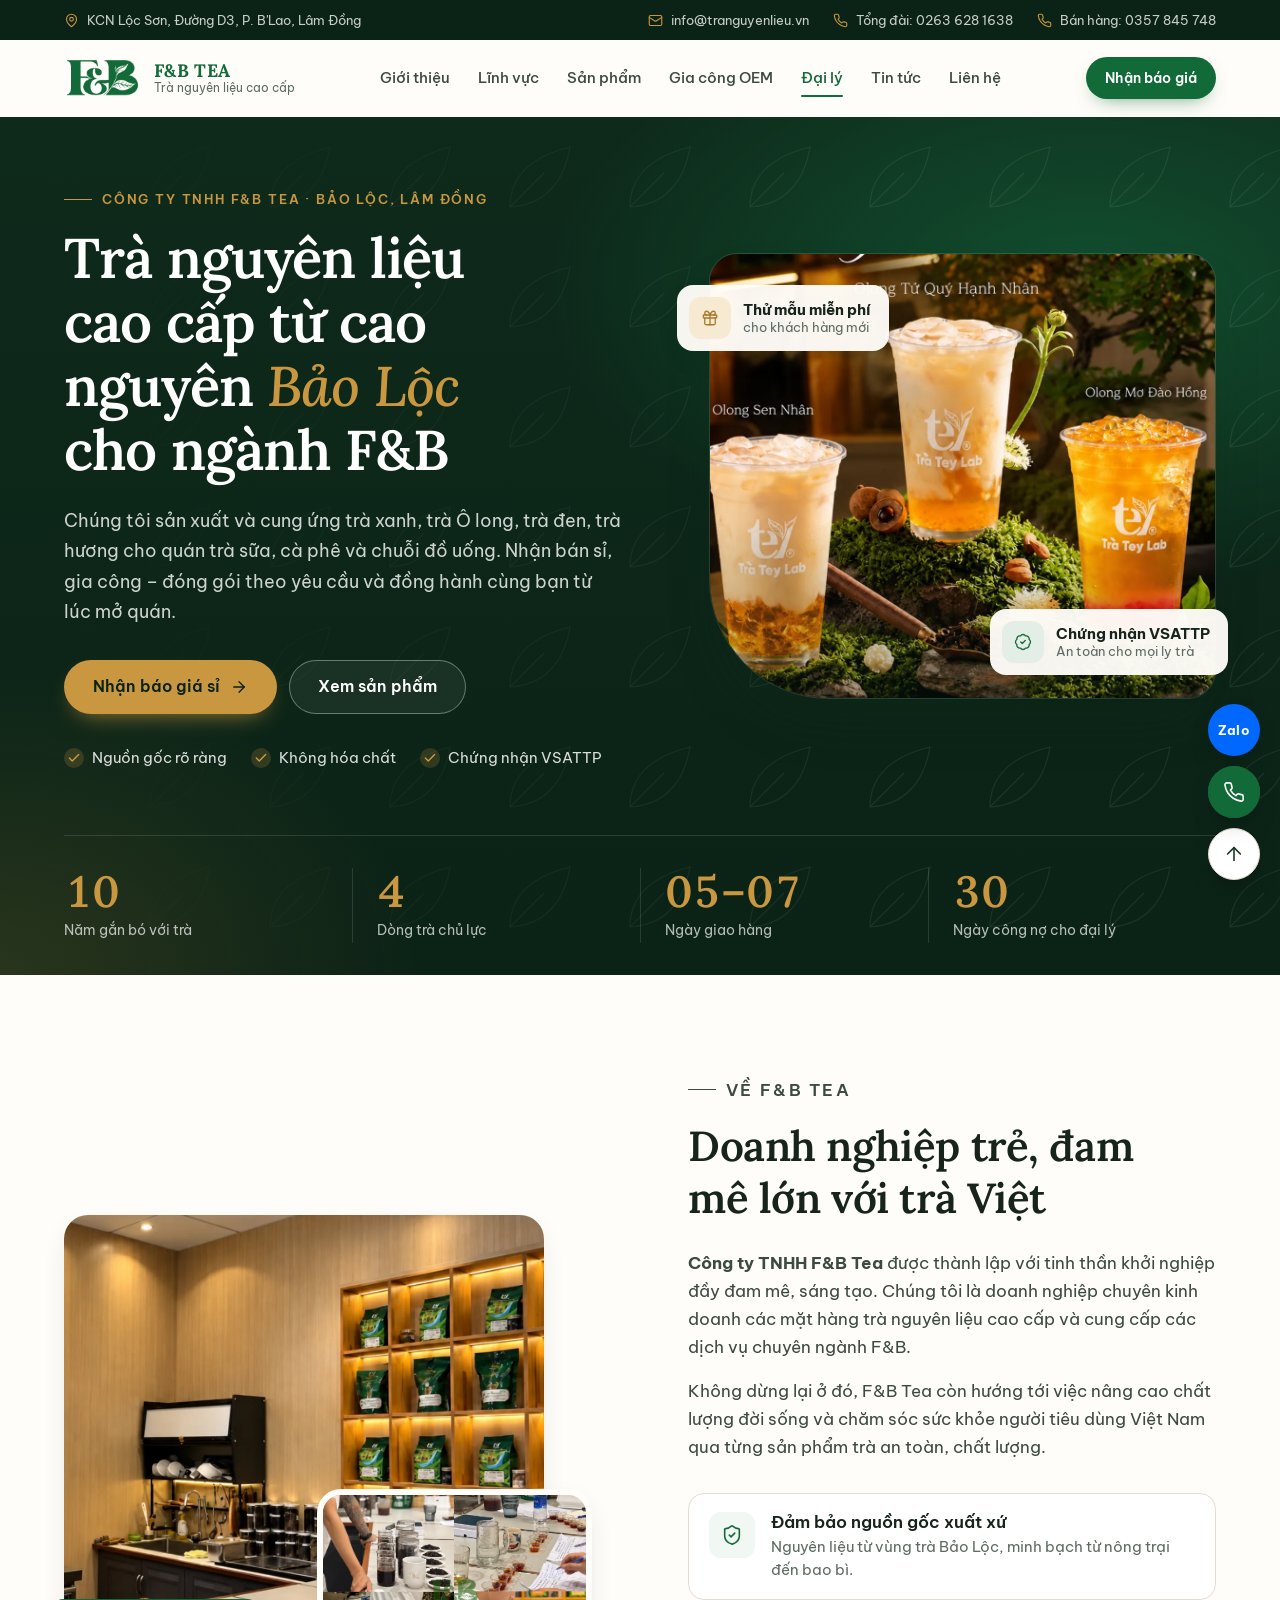
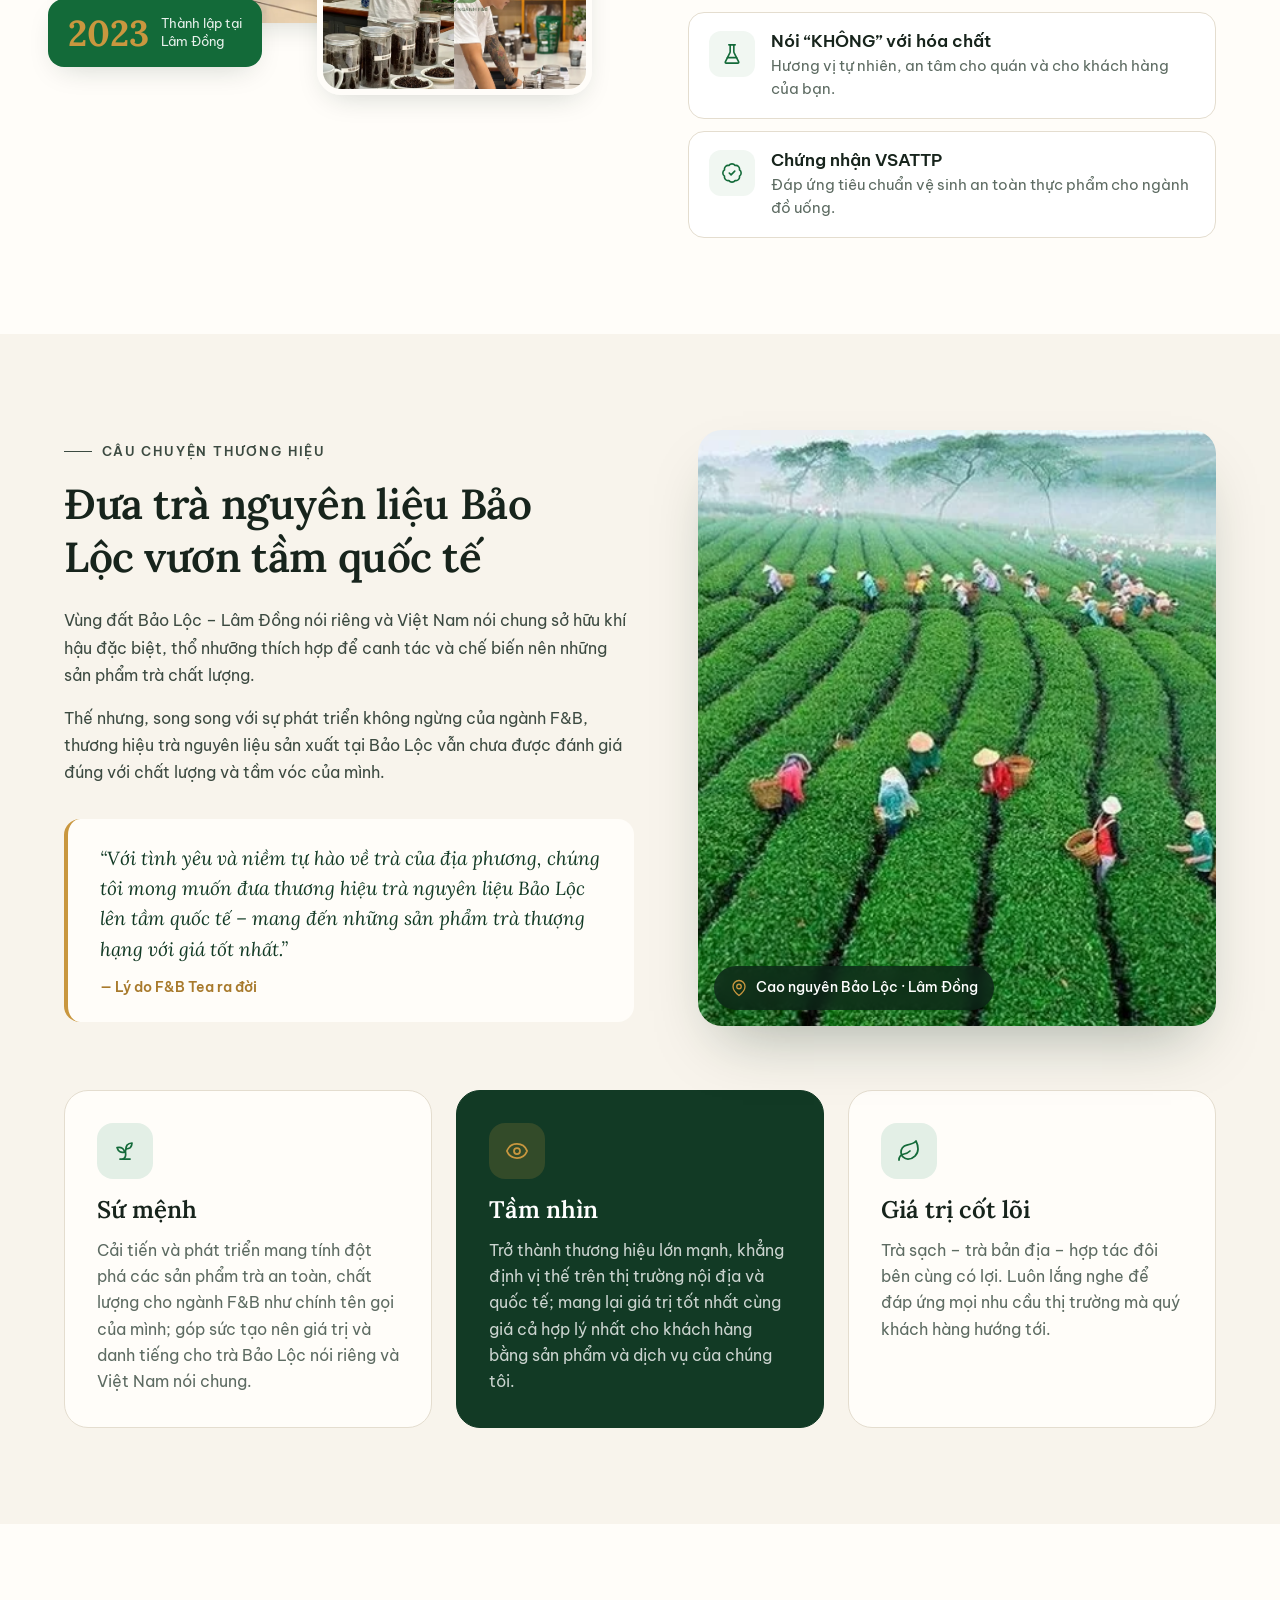
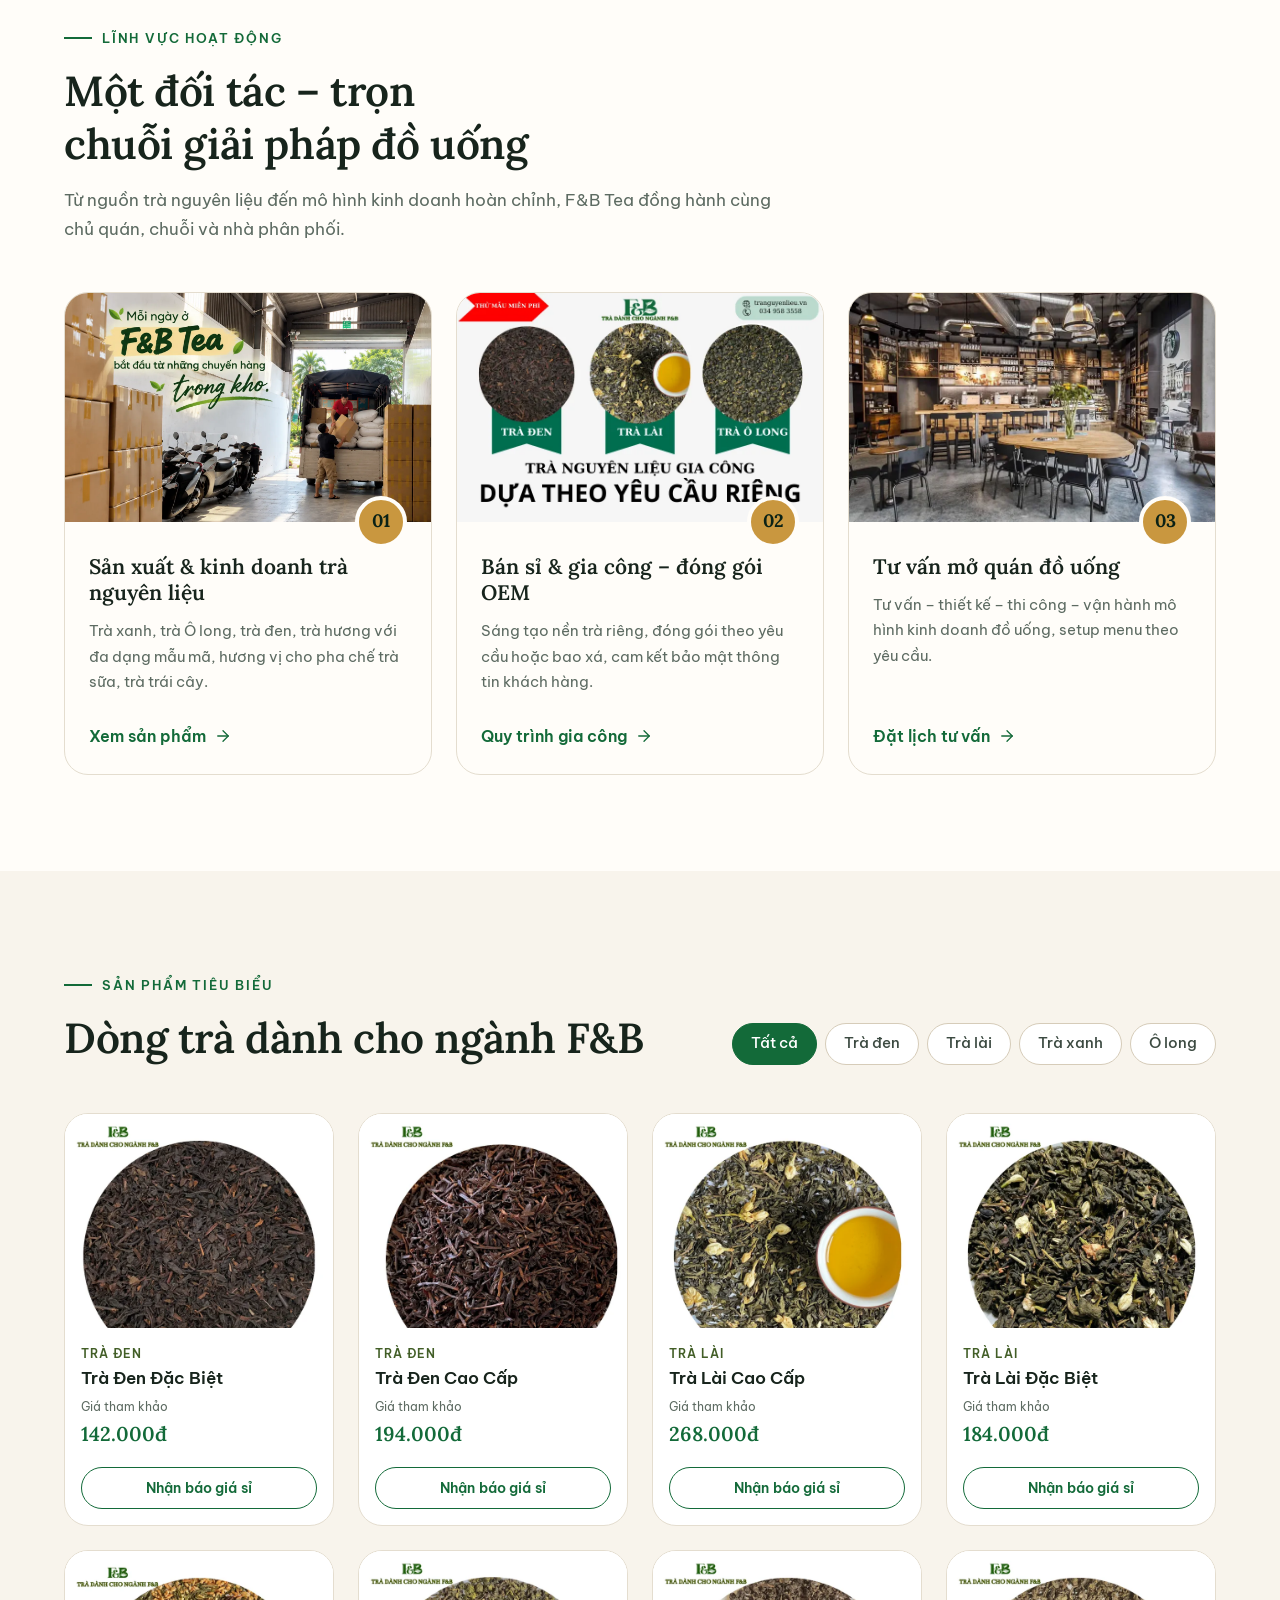
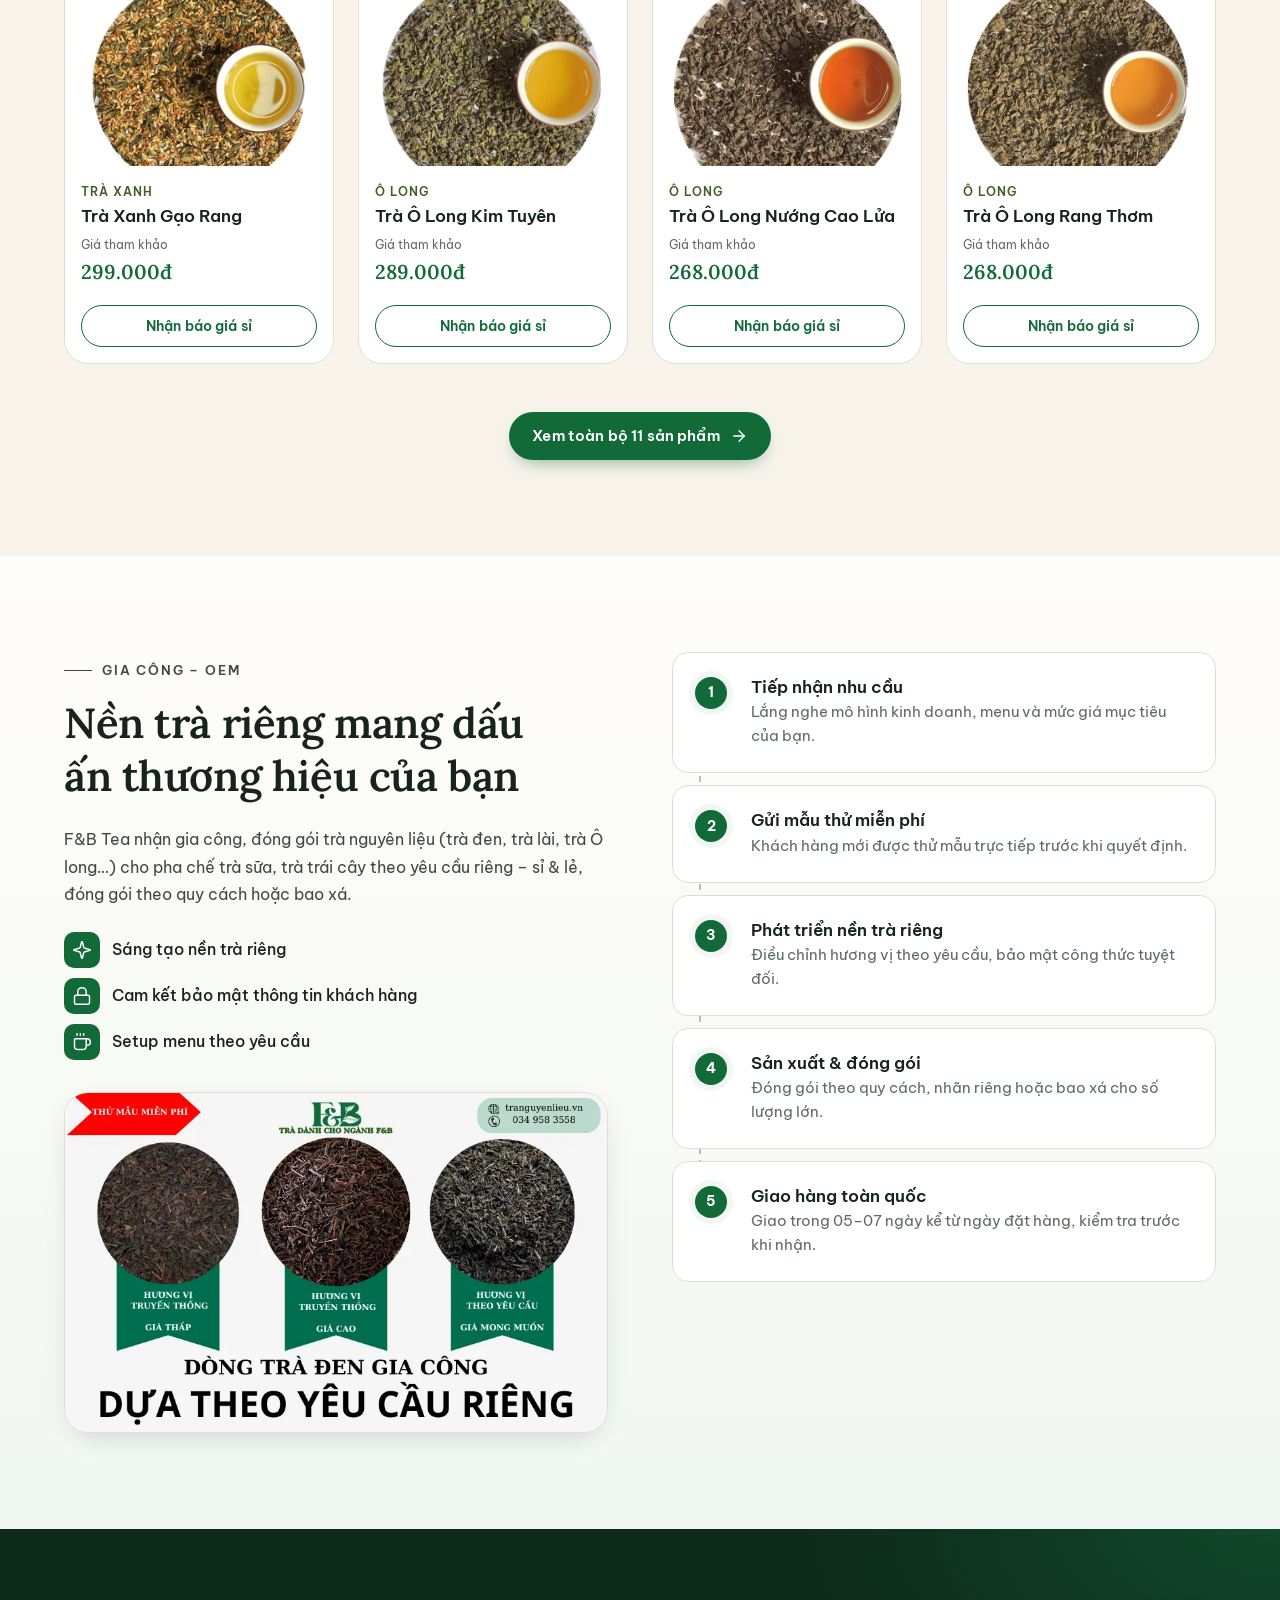
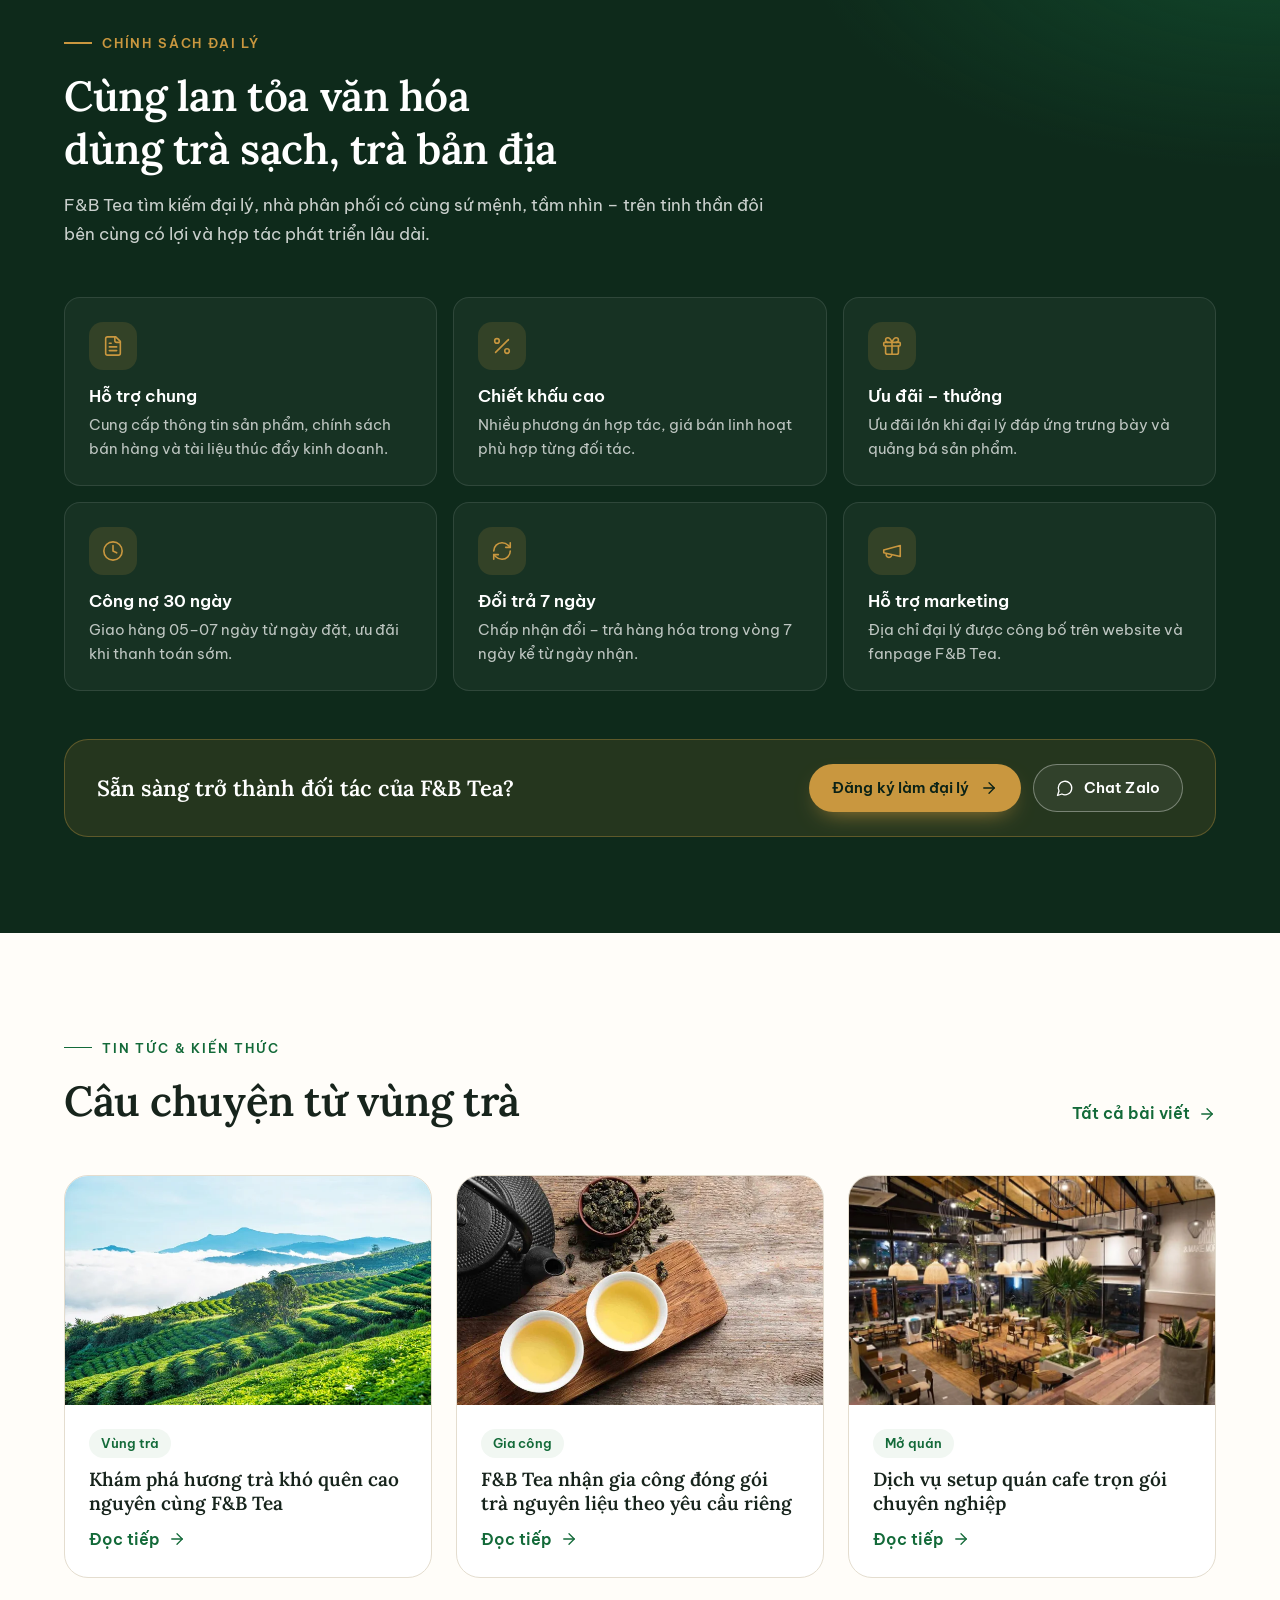
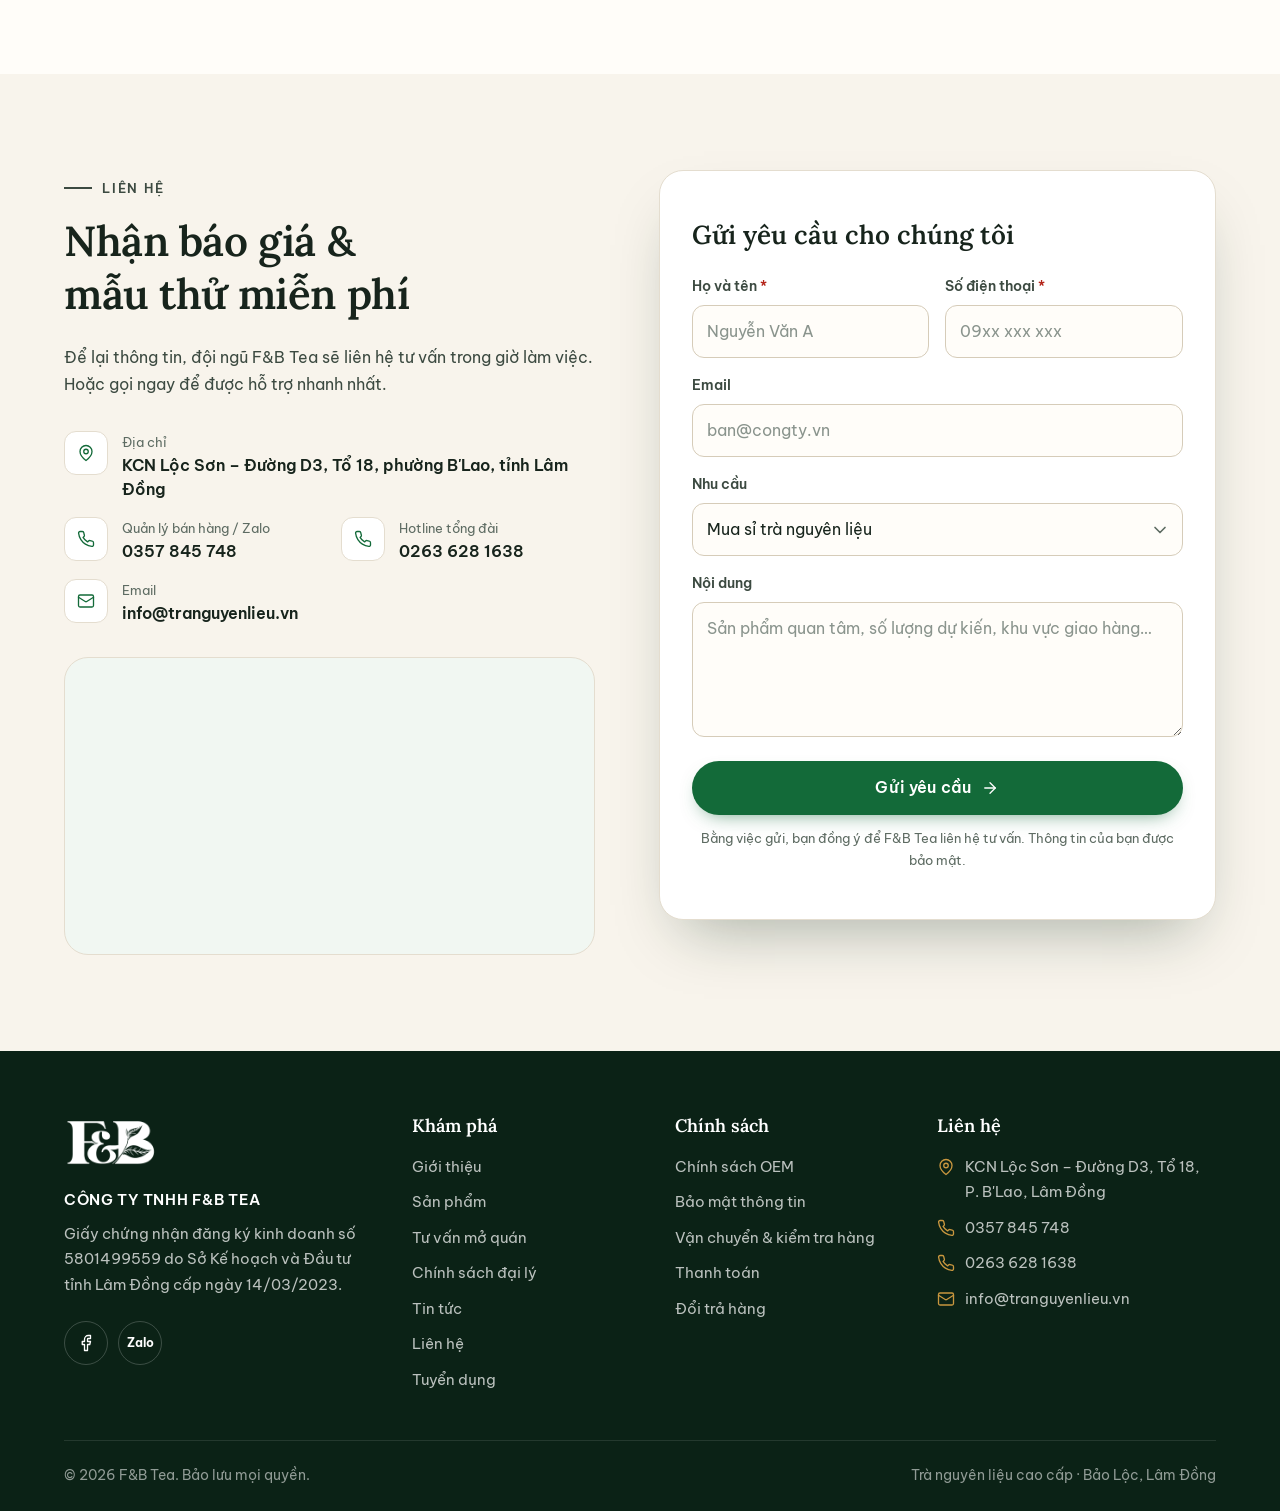
==== commit 6a52a104: "Add product, news and contact pages - san-pham.html: 11-product catalog with search, category filter" ====
--- a/index.html
+++ b/index.html
@@ -46,6 +46,20 @@
       <symbol id="i-sparkles" viewBox="0 0 24 24"><path d="M9.94 15.5A2 2 0 0 0 8.5 14.06l-6.14-1.58a.5.5 0 0 1 0-.96L8.5 9.94A2 2 0 0 0 9.94 8.5l1.58-6.14a.5.5 0 0 1 .96 0l1.58 6.14a2 2 0 0 0 1.44 1.44l6.14 1.58a.5.5 0 0 1 0 .96l-6.14 1.58a2 2 0 0 0-1.44 1.44l-1.58 6.14a.5.5 0 0 1-.96 0z"/></symbol>
       <symbol id="i-chat" viewBox="0 0 24 24"><path d="M7.9 20A9 9 0 1 0 4 16.1L2 22Z"/></symbol>
       <symbol id="i-clock" viewBox="0 0 24 24"><circle cx="12" cy="12" r="10"/><path d="M12 6v6l4 2"/></symbol>
+      <symbol id="i-search" viewBox="0 0 24 24"><circle cx="11" cy="11" r="8"/><path d="m21 21-4.3-4.3"/></symbol>
+      <symbol id="i-zoom" viewBox="0 0 24 24"><circle cx="11" cy="11" r="8"/><path d="m21 21-4.3-4.3"/><path d="M11 8v6M8 11h6"/></symbol>
+      <symbol id="i-chevron-down" viewBox="0 0 24 24"><path d="m6 9 6 6 6-6"/></symbol>
+      <symbol id="i-send" viewBox="0 0 24 24"><path d="M14.536 21.686a.5.5 0 0 0 .937-.024l6.5-19a.496.496 0 0 0-.635-.635l-19 6.5a.5.5 0 0 0-.024.937l7.93 3.18a2 2 0 0 1 1.112 1.11z"/><path d="m21.854 2.147-10.94 10.939"/></symbol>
+      <symbol id="i-facebook" viewBox="0 0 24 24"><path d="M18 2h-3a5 5 0 0 0-5 5v3H7v4h3v8h4v-8h3l1-4h-4V7a1 1 0 0 1 1-1h3z"/></symbol>
+      <symbol id="i-navigation" viewBox="0 0 24 24"><path d="M3 11 22 2l-9 19-2-8-8-2z"/></symbol>
+      <symbol id="i-building" viewBox="0 0 24 24"><path d="M6 22V4a2 2 0 0 1 2-2h8a2 2 0 0 1 2 2v18Z"/><path d="M6 12H4a2 2 0 0 0-2 2v6a2 2 0 0 0 2 2h2"/><path d="M18 9h2a2 2 0 0 1 2 2v9a2 2 0 0 1-2 2h-2"/><path d="M10 6h4M10 10h4M10 14h4M10 18h4"/></symbol>
+      <symbol id="i-book" viewBox="0 0 24 24"><path d="M2 3h6a4 4 0 0 1 4 4v14a3 3 0 0 0-3-3H2z"/><path d="M22 3h-6a4 4 0 0 0-4 4v14a3 3 0 0 1 3-3h7z"/></symbol>
+      <symbol id="i-cup" viewBox="0 0 24 24"><path d="m6 8 1.75 12.28a2 2 0 0 0 2 1.72h4.54a2 2 0 0 0 2-1.72L18 8"/><path d="M5 8h14"/><path d="M7 15a6.47 6.47 0 0 1 5 0 6.47 6.47 0 0 0 5 0"/><path d="m12 8 1-6h2"/></symbol>
+      <symbol id="i-citrus" viewBox="0 0 24 24"><path d="M21.66 17.67a1.08 1.08 0 0 1-.04 1.6A12 12 0 0 1 4.73 2.38a1.1 1.1 0 0 1 1.61-.04z"/><path d="M19.65 15.66A8 8 0 0 1 8.35 4.34"/><path d="m14 10-5.5 5.5"/><path d="M14 17.85V10H6.15"/></symbol>
+      <symbol id="i-flame" viewBox="0 0 24 24"><path d="M8.5 14.5A2.5 2.5 0 0 0 11 12c0-1.38-.5-2-1-3-1.072-2.143-.224-4.054 2-6 .5 2.5 2 4.9 4 6.5 2 1.6 3 3.5 3 5.5a7 7 0 1 1-14 0c0-1.153.433-2.294 1-3a2.5 2.5 0 0 0 2.5 2.5z"/></symbol>
+      <symbol id="i-wheat" viewBox="0 0 24 24"><path d="M2 22 16 8"/><path d="M3.47 12.53 5 11l1.53 1.53a3.5 3.5 0 0 1 0 4.94L5 19l-1.53-1.53a3.5 3.5 0 0 1 0-4.94Z"/><path d="M7.47 8.53 9 7l1.53 1.53a3.5 3.5 0 0 1 0 4.94L9 15l-1.53-1.53a3.5 3.5 0 0 1 0-4.94Z"/><path d="M11.47 4.53 13 3l1.53 1.53a3.5 3.5 0 0 1 0 4.94L13 11l-1.53-1.53a3.5 3.5 0 0 1 0-4.94Z"/><path d="M20 2h2v2a4 4 0 0 1-4 4h-2V6a4 4 0 0 1 4-4Z"/></symbol>
+      <symbol id="i-inbox" viewBox="0 0 24 24"><path d="M22 12h-6l-2 3h-4l-2-3H2"/><path d="M5.45 5.11 2 12v6a2 2 0 0 0 2 2h16a2 2 0 0 0 2-2v-6l-3.45-6.89A2 2 0 0 0 16.76 4H7.24a2 2 0 0 0-1.79 1.11z"/></symbol>
+      <symbol id="i-info" viewBox="0 0 24 24"><circle cx="12" cy="12" r="10"/><path d="M12 16v-4M12 8h.01"/></symbol>
     </defs>
   </svg>
 
@@ -75,11 +89,11 @@
         <ul class="nav__list">
           <li><a href="#gioi-thieu">Giới thiệu</a></li>
           <li><a href="#linh-vuc">Lĩnh vực</a></li>
-          <li><a href="#san-pham">Sản phẩm</a></li>
+          <li><a href="san-pham.html">Sản phẩm</a></li>
           <li><a href="#gia-cong">Gia công OEM</a></li>
           <li><a href="#dai-ly">Đại lý</a></li>
-          <li><a href="#tin-tuc">Tin tức</a></li>
-          <li><a href="#lien-he">Liên hệ</a></li>
+          <li><a href="tin-tuc.html">Tin tức</a></li>
+          <li><a href="lien-he.html">Liên hệ</a></li>
         </ul>
         <div class="nav__mobile-cta">
           <a class="btn btn--primary btn--block" href="tel:0357845748"><svg class="icon"><use href="#i-phone"/></svg>Gọi 0357 845 748</a>
@@ -354,7 +368,7 @@
         </ul>
 
         <div class="section__foot reveal">
-          <a class="btn btn--primary" href="https://tranguyenlieu.vn/san-pham" target="_blank" rel="noopener">Xem toàn bộ sản phẩm<svg class="icon"><use href="#i-arrow"/></svg></a>
+          <a class="btn btn--primary" href="san-pham.html">Xem toàn bộ 11 sản phẩm<svg class="icon"><use href="#i-arrow"/></svg></a>
         </div>
       </div>
     </section>
@@ -437,7 +451,7 @@
             <p class="eyebrow reveal">Tin tức &amp; kiến thức</p>
             <h2 class="section__title reveal">Câu chuyện từ vùng trà</h2>
           </div>
-          <a class="link-arrow reveal" href="https://tranguyenlieu.vn/tin-tuc" target="_blank" rel="noopener">Tất cả bài viết<svg class="icon"><use href="#i-arrow"/></svg></a>
+          <a class="link-arrow reveal" href="tin-tuc.html">Tất cả bài viết<svg class="icon"><use href="#i-arrow"/></svg></a>
         </header>
 
         <div class="news-grid">
@@ -546,14 +560,20 @@
         <img src="assets/img/logo-white.png" alt="F&B Tea" width="110" height="65" loading="lazy">
         <p class="footer__company">CÔNG TY TNHH F&amp;B TEA</p>
         <p>Giấy chứng nhận đăng ký kinh doanh số 5801499559 do Sở Kế hoạch và Đầu tư tỉnh Lâm Đồng cấp ngày 14/03/2023.</p>
+        <div class="footer__social">
+          <a href="https://www.facebook.com/profile.php?id=61578558354699" target="_blank" rel="noopener" aria-label="Fanpage Facebook F&B Tea"><svg class="icon"><use href="#i-facebook"/></svg></a>
+          <a href="https://zalo.me/0357845748" target="_blank" rel="noopener" aria-label="Chat Zalo với F&B Tea">Zalo</a>
+        </div>
       </div>
       <div>
         <h4>Khám phá</h4>
         <ul>
           <li><a href="#gioi-thieu">Giới thiệu</a></li>
-          <li><a href="#san-pham">Sản phẩm</a></li>
+          <li><a href="san-pham.html">Sản phẩm</a></li>
           <li><a href="#linh-vuc">Tư vấn mở quán</a></li>
           <li><a href="#dai-ly">Chính sách đại lý</a></li>
+          <li><a href="tin-tuc.html">Tin tức</a></li>
+          <li><a href="lien-he.html">Liên hệ</a></li>
           <li><a href="https://tranguyenlieu.vn/tuyen-dung" target="_blank" rel="noopener">Tuyển dụng</a></li>
         </ul>
       </div>
--- a/assets/css/style.css
+++ b/assets/css/style.css
@@ -590,11 +590,12 @@
     display: flex; flex-direction: column; justify-content: space-between;
     padding: var(--s-5) 24px var(--s-6);
     background: var(--paper); border-top: 1px solid var(--line);
-    transform: translateX(100%); visibility: hidden;
-    transition: transform .3s var(--ease), visibility .3s;
+    /* slide down from the header (a sideways slide would widen the page on mobile) */
+    opacity: 0; transform: translateY(-12px); visibility: hidden;
+    transition: opacity .25s var(--ease), transform .25s var(--ease), visibility .25s;
     overflow-y: auto;
   }
-  .nav.is-open { transform: none; visibility: visible; }
+  .nav.is-open { opacity: 1; transform: none; visibility: visible; }
   .nav__list { flex-direction: column; gap: 0; }
   .nav__list a { padding: 16px 4px; font-size: 18px; border-bottom: 1px solid var(--line); border-radius: 0; }
   .nav__list a::after { display: none; }
@@ -668,3 +669,507 @@
   .fab { right: 14px; bottom: 14px; }
   .fab__btn { width: 48px; height: 48px; }
 }
+
+/* =========================================================
+   Inner pages — Sản phẩm · Tin tức · Liên hệ
+   ========================================================= */
+.sr-only {
+  position: absolute; width: 1px; height: 1px; padding: 0; margin: -1px;
+  overflow: hidden; clip: rect(0, 0, 0, 0); white-space: nowrap; border: 0;
+}
+.nav__list a[aria-current="page"] { color: var(--green-700); }
+.nav__list a[aria-current="page"]::after { transform: scaleX(1); }
+html.has-modal { overflow: hidden; }
+.req { color: var(--danger); }
+.section__head--center { margin-left: auto; margin-right: auto; text-align: center; }
+.section__head--center .eyebrow { justify-content: center; }
+
+/* ---------- Page hero ---------- */
+.page-hero {
+  position: relative; overflow: hidden; isolation: isolate;
+  background: var(--green-900); color: #fff;
+  padding: var(--s-8) 0 var(--s-8);
+}
+.page-hero__img { position: absolute; inset: 0; z-index: -2; width: 100%; height: 100%; object-fit: cover; }
+.page-hero::before {
+  content: ""; position: absolute; inset: 0; z-index: -1;
+  background:
+    radial-gradient(700px 400px at 0% 100%, rgba(201, 151, 63, .18), transparent 60%),
+    linear-gradient(90deg, rgba(11, 34, 22, .97) 0%, rgba(11, 34, 22, .93) 50%, rgba(11, 34, 22, .62) 100%);
+}
+.page-hero__inner { max-width: 720px; }
+.page-hero__title {
+  font-family: var(--font-head); font-weight: 600; color: #fff;
+  font-size: clamp(32px, 4.2vw, 52px); line-height: 1.15; letter-spacing: -.015em;
+  margin-bottom: var(--s-4); text-wrap: balance;
+}
+.page-hero__title em { font-style: italic; color: var(--gold); font-weight: 500; }
+.page-hero__lede { font-size: 18px; color: rgba(255, 255, 255, .82); max-width: 620px; margin-bottom: var(--s-6); }
+.page-hero__actions { display: flex; flex-wrap: wrap; gap: 12px; }
+.page-hero__meta { display: flex; flex-wrap: wrap; gap: 10px 24px; margin-top: var(--s-6); font-size: 14.5px; color: rgba(255, 255, 255, .85); }
+.page-hero__meta li { display: inline-flex; align-items: center; gap: 8px; }
+.page-hero__meta .icon {
+  width: 20px; height: 20px; padding: 3px; border-radius: 50%;
+  background: rgba(201, 151, 63, .2); color: var(--gold); stroke-width: 2.5;
+}
+.page-hero--overlap { padding-bottom: calc(var(--s-8) + 72px); }
+
+.breadcrumb ol { display: flex; flex-wrap: wrap; align-items: center; gap: 6px; margin-bottom: var(--s-5); font-size: 14px; color: rgba(255, 255, 255, .72); }
+.breadcrumb li { display: inline-flex; align-items: center; gap: 6px; }
+.breadcrumb li + li::before {
+  content: ""; width: 6px; height: 6px; margin-right: 6px; opacity: .6;
+  border-top: 1.5px solid currentColor; border-right: 1.5px solid currentColor; transform: rotate(45deg);
+}
+.breadcrumb a { transition: color .2s; }
+.breadcrumb a:hover { color: #fff; text-decoration: underline; text-underline-offset: 3px; }
+.breadcrumb [aria-current] { color: var(--gold); font-weight: 500; }
+
+/* ---------- Toolbar: search · chips · sort ---------- */
+.toolbar {
+  position: sticky; top: var(--header-h); z-index: 30;
+  background: rgba(255, 253, 249, .94);
+  backdrop-filter: saturate(160%) blur(12px); -webkit-backdrop-filter: saturate(160%) blur(12px);
+  border-bottom: 1px solid var(--line);
+}
+.toolbar__inner { display: flex; align-items: center; gap: var(--s-4); padding-top: 14px; padding-bottom: 14px; }
+
+.search { position: relative; flex: 0 1 300px; min-width: 0; }
+.search > .icon { position: absolute; left: 15px; top: 50%; transform: translateY(-50%); color: var(--muted); pointer-events: none; }
+.search input {
+  width: 100%; min-height: 46px; padding: 0 44px;
+  font: inherit; font-size: 15px; color: var(--ink);
+  background: var(--white); border: 1.5px solid var(--line-2); border-radius: 999px;
+  transition: border-color .2s, box-shadow .2s;
+}
+.search input::-webkit-search-cancel-button { -webkit-appearance: none; appearance: none; }
+.search input::placeholder { color: #7d8880; }
+.search input:focus { outline: none; border-color: var(--green-700); box-shadow: 0 0 0 4px rgba(19, 106, 57, .14); }
+.search__clear {
+  position: absolute; right: 4px; top: 50%; transform: translateY(-50%);
+  display: grid; place-items: center; width: 38px; height: 38px; border: 0; border-radius: 50%;
+  background: transparent; color: var(--muted); transition: background-color .2s, color .2s;
+}
+.search__clear:hover { background: var(--green-50); color: var(--green-700); }
+.search__clear[hidden] { display: none; }
+
+.chips { display: flex; gap: 8px; flex: 1; min-width: 0; overflow-x: auto; padding: 2px; scrollbar-width: none; }
+.chips::-webkit-scrollbar { display: none; }
+.chips--wrap { flex-wrap: wrap; overflow: visible; margin-bottom: var(--s-6); }
+.chip {
+  flex: none; display: inline-flex; align-items: center; gap: 8px;
+  min-height: 44px; padding: 0 8px 0 16px; border-radius: 999px;
+  border: 1px solid var(--line-2); background: var(--white); color: var(--ink-2);
+  font-size: 14.5px; font-weight: 500;
+  transition: background-color .2s, color .2s, border-color .2s;
+}
+.chip:hover { border-color: var(--green-700); color: var(--green-700); }
+.chip[aria-pressed="true"] { background: var(--green-700); border-color: var(--green-700); color: #fff; }
+.chip__count {
+  display: grid; place-items: center; min-width: 26px; height: 26px; padding: 0 7px; border-radius: 999px;
+  background: var(--green-50); color: var(--green-700); font-size: 12.5px; font-weight: 600; font-variant-numeric: tabular-nums;
+}
+.chip[aria-pressed="true"] .chip__count { background: rgba(255, 255, 255, .2); color: #fff; }
+
+.sort { display: flex; align-items: center; gap: 8px; flex: none; font-size: 14px; color: var(--muted); }
+.sort select {
+  min-height: 46px; padding: 0 40px 0 16px; border-radius: 999px;
+  font: inherit; font-size: 14.5px; font-weight: 500; color: var(--ink);
+  border: 1.5px solid var(--line-2); cursor: pointer;
+  appearance: none; -webkit-appearance: none;
+  background: var(--white) url("data:image/svg+xml,%3Csvg xmlns='http://www.w3.org/2000/svg' width='18' height='18' viewBox='0 0 24 24' fill='none' stroke='%235d6b62' stroke-width='2' stroke-linecap='round' stroke-linejoin='round'%3E%3Cpath d='m6 9 6 6 6-6'/%3E%3C/svg%3E") no-repeat right 14px center;
+}
+.sort select:focus { outline: none; border-color: var(--green-700); box-shadow: 0 0 0 4px rgba(19, 106, 57, .14); }
+
+.results-bar { display: flex; align-items: center; justify-content: space-between; flex-wrap: wrap; gap: 8px var(--s-4); margin-bottom: var(--s-5); font-size: 15px; color: var(--muted); }
+.results-bar p { margin: 0; }
+.results-bar strong { color: var(--ink); font-variant-numeric: tabular-nums; }
+.results-bar__hint { display: inline-flex; align-items: center; gap: 8px; }
+.results-bar__hint .icon { color: var(--gold-600); }
+
+/* ---------- Catalog cards ---------- */
+.catalog-section { padding-top: var(--s-6); }
+.catalog[hidden] { display: none; }
+.product__media { position: relative; display: block; aspect-ratio: 5 / 4; overflow: hidden; background: #fff; }
+.product__media img { width: 100%; height: 100%; object-fit: cover; object-position: top; transition: transform .5s var(--ease); }
+.product:hover .product__media img { transform: scale(1.04); }
+.product__pack {
+  position: absolute; top: 12px; left: 12px; padding: 4px 10px; border-radius: 999px;
+  background: rgba(255, 253, 249, .95); color: var(--green-800); font-size: 12.5px; font-weight: 600;
+  box-shadow: var(--shadow-sm);
+}
+.product__zoom {
+  position: absolute; right: 12px; bottom: 12px;
+  display: grid; place-items: center; width: 40px; height: 40px; border-radius: 50%;
+  background: var(--green-700); color: #fff; box-shadow: var(--shadow);
+  opacity: 0; transform: translateY(6px); transition: opacity .2s var(--ease), transform .2s var(--ease);
+}
+.product:hover .product__zoom, .product__media:focus-visible .product__zoom { opacity: 1; transform: none; }
+@media (hover: none) { .product__zoom { opacity: 1; transform: none; } }
+.product__note {
+  margin: 0 0 var(--s-3); font-size: 14px; line-height: 1.55; color: var(--muted);
+  display: -webkit-box; -webkit-line-clamp: 2; -webkit-box-orient: vertical; overflow: hidden;
+}
+.product__tags { display: flex; flex-wrap: wrap; gap: 6px; margin-bottom: var(--s-4); }
+.tag {
+  display: inline-flex; align-items: center; padding: 3px 10px; border-radius: 999px;
+  background: var(--cream); border: 1px solid var(--line); color: var(--ink-2); font-size: 12.5px; font-weight: 500;
+}
+.product__price small { font-family: var(--font-body); font-size: 13px; font-weight: 500; color: var(--muted); }
+.product__actions { display: grid; grid-template-columns: 1fr 1fr; gap: 8px; }
+.product__actions .btn { padding: 0 12px; }
+
+/* ---------- Empty state ---------- */
+.empty {
+  padding: var(--s-8) var(--s-5); text-align: center;
+  background: var(--white); border: 1.5px dashed var(--line-2); border-radius: var(--radius-lg);
+}
+.empty[hidden] { display: none; }
+.empty__icon { display: grid; place-items: center; width: 64px; height: 64px; margin: 0 auto var(--s-4); border-radius: 50%; background: var(--green-50); color: var(--green-700); }
+.empty h3 { font-family: var(--font-head); font-size: 22px; font-weight: 600; margin-bottom: var(--s-2); }
+.empty p { max-width: 460px; margin: 0 auto var(--s-5); color: var(--muted); }
+.empty__actions { display: flex; flex-wrap: wrap; justify-content: center; gap: 12px; }
+
+/* ---------- Quick view dialog ---------- */
+.qv {
+  width: min(980px, calc(100% - 32px)); max-width: none; max-height: calc(100dvh - 32px);
+  padding: 0; border: 0; border-radius: var(--radius-lg); overflow: hidden;
+  background: var(--paper); color: var(--ink); box-shadow: var(--shadow-lg);
+}
+.qv::backdrop { background: rgba(11, 34, 22, .62); backdrop-filter: blur(4px); -webkit-backdrop-filter: blur(4px); }
+.qv[open] { animation: qv-in .28s var(--ease); }
+.qv[open]::backdrop { animation: fade-in .28s var(--ease); }
+@keyframes qv-in { from { opacity: 0; transform: translateY(16px) scale(.98); } }
+@keyframes fade-in { from { opacity: 0; } }
+.qv__grid { display: grid; grid-template-columns: 1fr 1.1fr; max-height: calc(100dvh - 32px); }
+.qv__media { display: flex; align-items: center; background: #fff; }
+.qv__media img { width: 100%; aspect-ratio: 1; object-fit: contain; }
+.qv__body { padding: var(--s-7) var(--s-6) var(--s-6); overflow-y: auto; }
+.qv__close {
+  position: absolute; top: 14px; right: 14px; z-index: 2;
+  display: grid; place-items: center; width: 44px; height: 44px; border-radius: 50%;
+  border: 1px solid var(--line); background: var(--white); color: var(--ink);
+  box-shadow: var(--shadow-sm); transition: background-color .2s, color .2s;
+}
+.qv__close:hover { background: var(--green-700); color: #fff; border-color: var(--green-700); }
+.qv__title { font-family: var(--font-head); font-size: clamp(24px, 2.6vw, 32px); font-weight: 600; margin: 6px 0 var(--s-3); padding-right: 40px; }
+.qv__price { margin-bottom: var(--s-4); font-family: var(--font-head); font-size: 26px; font-weight: 600; color: var(--green-700); }
+.qv__price small { font-family: var(--font-body); font-size: 14px; font-weight: 500; color: var(--muted); }
+.qv__desc { color: var(--ink-2); }
+.qv__label { margin: 0 0 var(--s-2); font-size: 12.5px; font-weight: 600; letter-spacing: .08em; text-transform: uppercase; color: var(--olive); }
+.qv__recipe {
+  margin-bottom: var(--s-5); padding: 14px 16px; border-radius: var(--radius);
+  background: var(--gold-100); border-left: 3px solid var(--gold); font-size: 14.5px; color: var(--ink-2);
+}
+.qv__recipe[hidden] { display: none; }
+.qv__recipe strong { display: block; margin-bottom: 2px; color: var(--ink); }
+.qv__actions { display: flex; flex-wrap: wrap; gap: 10px; }
+.qv__note { margin: var(--s-4) 0 0; font-size: 13px; color: var(--muted); }
+.qv__note a { color: var(--green-700); font-weight: 600; text-decoration: underline; text-underline-offset: 3px; }
+
+.specs {
+  display: grid; grid-template-columns: auto 1fr; margin: var(--s-5) 0;
+  background: var(--white); border: 1px solid var(--line); border-radius: var(--radius); overflow: hidden; font-size: 15px;
+}
+.specs dt, .specs dd { margin: 0; padding: 10px 14px; border-top: 1px solid var(--line); line-height: 1.5; }
+.specs dt { background: var(--green-50); color: var(--muted); font-weight: 500; white-space: nowrap; }
+.specs dd { color: var(--ink); font-weight: 500; }
+.specs dt:first-of-type, .specs dd:first-of-type { border-top: 0; }
+
+/* ---------- Tea guide · perks · CTA band ---------- */
+.guide-grid { display: grid; grid-template-columns: repeat(4, 1fr); gap: var(--s-5); }
+.guide {
+  display: flex; flex-direction: column; padding: var(--s-5);
+  background: var(--paper); border: 1px solid var(--line); border-radius: var(--radius-lg);
+  transition: transform .25s var(--ease), box-shadow .25s var(--ease);
+}
+.guide:hover { transform: translateY(-4px); box-shadow: var(--shadow); }
+.guide__icon { display: grid; place-items: center; width: 52px; height: 52px; border-radius: 16px; background: var(--green-100); color: var(--green-700); }
+.guide h3 { font-family: var(--font-head); font-size: 21px; font-weight: 600; margin: var(--s-4) 0 var(--s-2); }
+.guide p { flex: 1; color: var(--muted); font-size: 14.5px; line-height: 1.6; }
+.guide__picks { display: flex; flex-direction: column; gap: 8px; margin-top: var(--s-4); }
+.pick {
+  display: flex; align-items: center; justify-content: space-between; gap: 8px;
+  min-height: 44px; padding: 0 14px; border-radius: 12px;
+  background: var(--white); border: 1px solid var(--line); color: var(--ink);
+  font-size: 14.5px; font-weight: 500; transition: border-color .2s, color .2s, background-color .2s;
+}
+.pick .icon { color: var(--green-700); transition: transform .2s var(--ease); }
+.pick:hover { border-color: var(--green-700); color: var(--green-700); background: var(--green-50); }
+.pick:hover .icon { transform: translateX(3px); }
+
+.perks { display: grid; grid-template-columns: repeat(4, 1fr); gap: var(--s-4); margin-bottom: var(--s-7); }
+.perk { display: flex; gap: 14px; align-items: flex-start; padding: var(--s-5); background: var(--white); border: 1px solid var(--line); border-radius: var(--radius); }
+.perk__icon { display: grid; place-items: center; flex: none; width: 46px; height: 46px; border-radius: 12px; background: var(--green-50); color: var(--green-700); }
+.perk h3 { font-family: var(--font-body); font-size: 16px; font-weight: 600; margin-bottom: 2px; }
+.perk p { font-size: 14px; line-height: 1.55; color: var(--muted); }
+
+.cta-band {
+  position: relative; overflow: hidden;
+  display: grid; grid-template-columns: 1.25fr 1fr; gap: var(--s-6); align-items: center;
+  padding: var(--s-7); border-radius: var(--radius-lg); color: #fff;
+  background:
+    radial-gradient(600px 300px at 100% 0%, rgba(23, 128, 74, .5), transparent 60%),
+    radial-gradient(500px 300px at 0% 100%, rgba(201, 151, 63, .16), transparent 60%),
+    var(--green-900);
+}
+.cta-band h2 { color: #fff; font-family: var(--font-head); font-size: clamp(26px, 3vw, 36px); font-weight: 600; margin-bottom: var(--s-3); text-wrap: balance; }
+.cta-band p { color: rgba(255, 255, 255, .8); }
+.cta-band__actions { display: flex; flex-wrap: wrap; justify-content: flex-end; gap: 12px; }
+
+/* Newsletter form (inside .cta-band) */
+.subscribe__label { display: block; margin-bottom: 8px; font-size: 14px; font-weight: 600; color: rgba(255, 255, 255, .9); }
+.subscribe__row { display: flex; gap: 10px; }
+.subscribe__row input {
+  flex: 1; min-width: 0; min-height: 52px; padding: 0 20px; border-radius: 999px;
+  font: inherit; font-size: 16px; color: #fff;
+  background: rgba(255, 255, 255, .08); border: 1.5px solid rgba(255, 255, 255, .28);
+  transition: border-color .2s, background-color .2s;
+}
+.subscribe__row input::placeholder { color: rgba(255, 255, 255, .55); }
+.subscribe__row input:focus { outline: none; border-color: var(--gold); background: rgba(255, 255, 255, .12); }
+.subscribe__row .btn { --h: 52px; }
+.subscribe__error { margin: 8px 0 0; font-size: 13.5px; color: #ffb4a8; }
+.subscribe__error:empty { display: none; }
+.cta-band .subscribe__note { margin: 10px 0 0; font-size: 13px; color: rgba(255, 255, 255, .6); }
+.subscribe__ok {
+  display: flex; gap: 10px; align-items: center; margin-top: var(--s-3); padding: 12px 16px; border-radius: 12px;
+  background: rgba(201, 151, 63, .16); border: 1px solid rgba(201, 151, 63, .4); color: #fff; font-size: 14.5px;
+}
+.subscribe__ok[hidden] { display: none; }
+.subscribe__ok .icon { color: var(--gold); stroke-width: 2.5; }
+
+/* ---------- News page ---------- */
+.featured { display: grid; grid-template-columns: 1.5fr 1fr; gap: var(--s-5); }
+.feature-main a {
+  display: flex; flex-direction: column; height: 100%; overflow: hidden;
+  background: var(--white); border: 1px solid var(--line); border-radius: var(--radius-lg);
+  transition: transform .25s var(--ease), box-shadow .25s var(--ease);
+}
+.feature-main a:hover { transform: translateY(-4px); box-shadow: var(--shadow-lg); }
+.feature-main__img { aspect-ratio: 16 / 10; overflow: hidden; }
+.feature-main__img img { width: 100%; height: 100%; object-fit: cover; transition: transform .6s var(--ease); }
+.feature-main a:hover img { transform: scale(1.04); }
+.feature-main__body { display: flex; flex-direction: column; align-items: flex-start; gap: 12px; padding: var(--s-6); }
+.feature-main h3 { font-family: var(--font-head); font-size: clamp(22px, 2.3vw, 28px); font-weight: 600; line-height: 1.3; text-wrap: balance; }
+.feature-main p { margin: 0; color: var(--muted); }
+
+.feature-list { display: grid; grid-auto-rows: 1fr; gap: var(--s-4); }
+.mini a {
+  display: grid; grid-template-columns: 112px 1fr; height: 100%; gap: var(--s-4); align-items: center; padding: 12px;
+  background: var(--white); border: 1px solid var(--line); border-radius: var(--radius);
+  transition: border-color .2s, box-shadow .2s;
+}
+.mini a:hover { border-color: var(--green-700); box-shadow: var(--shadow-sm); }
+.mini__img { aspect-ratio: 1; overflow: hidden; border-radius: 12px; }
+.mini__img img { width: 100%; height: 100%; object-fit: cover; object-position: top; transition: transform .5s var(--ease); }
+.mini a:hover .mini__img img { transform: scale(1.06); }
+.mini h3 {
+  margin-top: 8px; font-family: var(--font-head); font-size: 17px; font-weight: 600; line-height: 1.35;
+  display: -webkit-box; -webkit-line-clamp: 3; -webkit-box-orient: vertical; overflow: hidden;
+  transition: color .2s;
+}
+.mini a:hover h3 { color: var(--green-700); }
+
+.news-grid--page .news__img { aspect-ratio: 4 / 3; }
+.news-grid--page .news__img img { object-position: top; }
+.news-grid--page .news h3 { flex: none; font-size: 18.5px; }
+.news[hidden] { display: none; }
+.news__excerpt {
+  flex: 1; margin: 0; font-size: 14.5px; line-height: 1.6; color: var(--muted);
+  display: -webkit-box; -webkit-line-clamp: 3; -webkit-box-orient: vertical; overflow: hidden;
+}
+.news__cat--cong-thuc { background: var(--gold-100); color: #7a5718; }
+.news__cat--khuyen-mai { background: #fdecea; color: #9b2c1f; }
+.news__cat--tuyen-dung { background: #e8eef8; color: #24467a; }
+.news__cat--mo-quan { background: #eef2e6; color: var(--olive); }
+
+.load-more { display: flex; flex-direction: column; align-items: center; gap: 12px; margin-top: var(--s-7); }
+.load-more[hidden] { display: none; }
+.load-more p { margin: 0; font-size: 14px; color: var(--muted); font-variant-numeric: tabular-nums; }
+.load-more .btn[hidden] { display: none; }
+.progress { width: 220px; height: 4px; border-radius: 4px; background: var(--line); overflow: hidden; }
+.progress span { display: block; height: 100%; width: 0; background: var(--green-700); border-radius: 4px; transition: width .3s var(--ease); }
+
+/* ---------- Contact page ---------- */
+.quick-contact {
+  position: relative; z-index: 2; margin-top: -72px;
+  display: grid; grid-template-columns: repeat(4, 1fr); gap: var(--s-4);
+}
+.qc {
+  display: flex; flex-direction: column; gap: 2px; height: 100%; padding: var(--s-5);
+  background: var(--white); border: 1px solid var(--line); border-radius: var(--radius-lg); box-shadow: var(--shadow);
+  transition: transform .25s var(--ease), box-shadow .25s var(--ease), border-color .25s;
+}
+.qc:hover { transform: translateY(-4px); box-shadow: var(--shadow-lg); border-color: var(--green-700); }
+.qc__icon {
+  display: grid; place-items: center; width: 48px; height: 48px; margin-bottom: var(--s-3); border-radius: 14px;
+  background: var(--green-700); color: #fff; font-size: 12.5px; font-weight: 700;
+}
+.qc__icon .icon { width: 22px; height: 22px; }
+.qc--zalo .qc__icon { background: #0068ff; }
+.qc small { font-size: 13px; color: var(--muted); }
+.qc strong { font-family: var(--font-head); font-size: 19px; font-weight: 600; color: var(--ink); overflow-wrap: anywhere; }
+.qc .link-arrow { margin-top: auto; padding-top: var(--s-3); font-size: 14.5px; }
+.qc:hover .link-arrow { gap: 12px; }
+
+.contact-section { padding-top: var(--s-8); }
+.contact-page { display: grid; grid-template-columns: 1.4fr 1fr; gap: var(--s-7); align-items: start; }
+.form__head { margin-bottom: var(--s-5); }
+.form__head .eyebrow { margin-bottom: var(--s-3); }
+.form__head .form__title { margin-bottom: var(--s-2); }
+.form__head p { color: var(--muted); font-size: 15px; }
+
+.fieldset { min-width: 0; margin: 0 0 var(--s-5); padding: 0; border: 0; }
+.fieldset legend { padding: 0; margin-bottom: 10px; font-size: 14px; font-weight: 600; color: var(--ink-2); }
+.choices { display: flex; flex-wrap: wrap; gap: 8px; }
+.choice { position: relative; display: inline-flex; }
+.choice input { position: absolute; opacity: 0; width: 1px; height: 1px; }
+.choice span {
+  display: inline-flex; align-items: center; gap: 8px; min-height: 44px; padding: 0 16px; border-radius: 999px;
+  background: var(--paper); border: 1.5px solid var(--line-2); color: var(--ink-2);
+  font-size: 14.5px; font-weight: 500; cursor: pointer; user-select: none;
+  transition: background-color .2s, color .2s, border-color .2s;
+}
+.choice span .icon { display: none; width: 16px; height: 16px; stroke-width: 2.5; }
+.choice:hover span { border-color: var(--green-700); color: var(--green-700); }
+.choice input:checked + span { background: var(--green-700); border-color: var(--green-700); color: #fff; }
+.choice input:checked + span .icon { display: block; }
+.choice input:focus-visible + span { outline: 3px solid var(--gold); outline-offset: 2px; }
+.choices--sm .choice span { padding: 0 14px; font-size: 14px; }
+.field__help { margin: 6px 0 0; font-size: 13px; color: var(--muted); }
+
+.check {
+  display: flex; gap: 12px; align-items: flex-start; margin-bottom: var(--s-5); padding: 14px 16px;
+  background: var(--gold-100); border-radius: 12px; font-size: 15px; color: var(--ink-2); cursor: pointer;
+}
+.check input { flex: none; width: 20px; height: 20px; margin: 3px 0 0; accent-color: var(--green-700); cursor: pointer; }
+
+.contact-aside { position: sticky; top: calc(var(--header-h) + 24px); }
+.aside-card { padding: var(--s-6); background: var(--white); border: 1px solid var(--line); border-radius: var(--radius-lg); }
+.aside-card + .aside-card { margin-top: var(--s-5); }
+.aside-card h2 { font-family: var(--font-head); font-size: 22px; font-weight: 600; margin-bottom: var(--s-5); }
+.aside-card--dark {
+  border-color: transparent; color: #fff;
+  background: radial-gradient(500px 260px at 100% 0%, rgba(23, 128, 74, .45), transparent 60%), var(--green-900);
+}
+.aside-card--dark h2 { color: #fff; }
+
+.timeline { counter-reset: t; }
+.timeline li { position: relative; padding: 0 0 var(--s-5) 54px; }
+.timeline li::before {
+  counter-increment: t; content: counter(t);
+  position: absolute; left: 0; top: 0; display: grid; place-items: center; width: 36px; height: 36px; border-radius: 50%;
+  background: var(--gold); color: var(--green-950); font-weight: 700; font-size: 15px;
+}
+.timeline li::after { content: ""; position: absolute; left: 17px; top: 42px; bottom: 6px; width: 2px; background: rgba(255, 255, 255, .16); }
+.timeline li:last-child { padding-bottom: 0; }
+.timeline li:last-child::after { display: none; }
+.timeline h3 { margin-bottom: 2px; font-family: var(--font-body); font-size: 16px; font-weight: 600; color: #fff; }
+.timeline p { font-size: 14px; line-height: 1.55; color: rgba(255, 255, 255, .74); }
+
+.info-list { display: grid; gap: var(--s-4); margin-bottom: var(--s-5); }
+.info-list li { display: flex; gap: 14px; align-items: flex-start; }
+.info-list small { display: block; font-size: 13px; color: var(--muted); }
+.info-list p { margin: 0; font-weight: 600; line-height: 1.5; color: var(--ink); }
+.social-row { display: flex; flex-wrap: wrap; gap: 10px; }
+
+.map-wide { position: relative; height: 480px; overflow: hidden; background: var(--green-50); border: 1px solid var(--line); border-radius: var(--radius-lg); }
+.map-wide iframe { display: block; width: 100%; height: 100%; border: 0; }
+.map-card {
+  position: absolute; left: 24px; top: 24px; max-width: 360px; padding: var(--s-5);
+  background: var(--paper); border-radius: var(--radius); box-shadow: var(--shadow-lg);
+}
+.map-card h3 { font-family: var(--font-head); font-size: 20px; font-weight: 600; margin-bottom: var(--s-2); }
+.map-card p { color: var(--ink-2); font-size: 15px; }
+.map-card__actions { display: flex; flex-wrap: wrap; gap: 8px; margin-top: var(--s-4); }
+
+.faq { display: grid; gap: var(--s-3); max-width: 860px; margin: 0 auto; }
+.faq details { background: var(--white); border: 1px solid var(--line); border-radius: var(--radius); transition: border-color .2s, box-shadow .2s; }
+.faq details[open] { border-color: var(--green-700); box-shadow: var(--shadow-sm); }
+.faq summary {
+  display: flex; align-items: center; justify-content: space-between; gap: var(--s-4);
+  min-height: 44px; padding: 18px 22px; cursor: pointer; list-style: none;
+  font-size: 16.5px; font-weight: 600; color: var(--ink); transition: color .2s;
+}
+.faq summary::-webkit-details-marker { display: none; }
+.faq summary:hover { color: var(--green-700); }
+.faq summary:focus-visible { outline-offset: -3px; border-radius: var(--radius); }
+.faq summary .icon { color: var(--green-700); transition: transform .25s var(--ease); }
+.faq details[open] summary .icon { transform: rotate(180deg); }
+.faq details p { margin: 0; padding: 0 22px 20px; color: var(--muted); }
+.faq details a { color: var(--green-700); font-weight: 600; }
+
+/* ---------- Footer social ---------- */
+.footer__social { display: flex; gap: 10px; margin-top: var(--s-5); }
+.footer__social a {
+  display: grid; place-items: center; width: 44px; height: 44px; border-radius: 50%;
+  border: 1px solid rgba(255, 255, 255, .2); color: #fff; font-size: 12px; font-weight: 700;
+  transition: background-color .2s, border-color .2s, color .2s;
+}
+.footer__social a:hover { background: var(--gold); border-color: var(--gold); color: var(--green-950); }
+
+/* ---------- Inner pages: responsive ---------- */
+@media (max-width: 1024px) {
+  .guide-grid, .perks { grid-template-columns: 1fr 1fr; }
+  .cta-band { grid-template-columns: 1fr; padding: var(--s-6); }
+  .cta-band__actions { justify-content: flex-start; }
+  .featured { grid-template-columns: 1fr; }
+  .feature-list { grid-template-columns: 1fr 1fr; }
+  .mini a { grid-template-columns: 1fr; align-items: start; }
+  .mini__img { aspect-ratio: 4 / 3; }
+  .news-grid--page .news:last-child { grid-column: auto; }
+  .news-grid--page .news:last-child .news__img { aspect-ratio: 4 / 3; }
+  .quick-contact { grid-template-columns: 1fr 1fr; }
+  .contact-page { grid-template-columns: 1fr; }
+  .contact-aside { position: static; display: grid; grid-template-columns: 1fr 1fr; gap: var(--s-5); }
+  .aside-card + .aside-card { margin-top: 0; }
+}
+
+@media (max-width: 768px) {
+  .page-hero { padding: var(--s-7) 0; }
+  .page-hero--overlap { padding-bottom: calc(var(--s-7) + 56px); }
+  .page-hero__lede { font-size: 16.5px; }
+  .quick-contact { margin-top: -56px; }
+
+  .toolbar { position: static; }
+  .toolbar__inner { flex-wrap: wrap; gap: 12px; }
+  .search { flex: 1 1 100%; }
+  .chips { flex: 1 1 100%; order: 3; }
+  .sort { margin-left: auto; }
+
+  .qv__grid { grid-template-columns: 1fr; overflow-y: auto; }
+  .qv__media img { max-height: 300px; }
+  .qv__body { overflow: visible; padding: var(--s-5); }
+  .qv__actions .btn { flex: 1 1 auto; }
+
+  .feature-list { grid-template-columns: 1fr; }
+  .mini a { grid-template-columns: 96px 1fr; align-items: center; }
+  .mini__img { aspect-ratio: 1; }
+  .feature-main__body { padding: var(--s-5); }
+
+  .contact-aside { grid-template-columns: 1fr; }
+  .map-wide { height: auto; display: flex; flex-direction: column; }
+  .map-wide iframe { height: 320px; }
+  .map-card { position: static; max-width: none; border-radius: 0; box-shadow: none; border-top: 1px solid var(--line); }
+}
+
+@media (max-width: 600px) {
+  .guide-grid, .perks { grid-template-columns: 1fr; }
+  .perks { gap: var(--s-3); }
+  .cta-band { padding: var(--s-5); }
+  .cta-band__actions .btn { flex: 1 1 100%; }
+  .subscribe__row { flex-direction: column; }
+  .product__note, .product__tags, .product__zoom { display: none; }
+  .product__actions { grid-template-columns: 1fr; }
+  .product__pack { top: 8px; left: 8px; padding: 3px 8px; font-size: 11.5px; }
+  .quick-contact { grid-template-columns: 1fr; gap: var(--s-3); }
+  .qc { display: grid; grid-template-columns: 48px 1fr auto; column-gap: 14px; align-items: center; padding: var(--s-4); }
+  .qc__icon { grid-row: 1 / 3; margin: 0; }
+  .qc strong { font-size: 17px; }
+  .qc .link-arrow { grid-row: 1 / 3; grid-column: 3; margin: 0; padding: 0; }
+  .qc .link-arrow .label { display: none; }
+  .aside-card { padding: var(--s-5); }
+  .faq summary { padding: 16px 18px; font-size: 15.5px; }
+  .faq details p { padding: 0 18px 18px; }
+  .load-more .btn { width: 100%; }
+}
